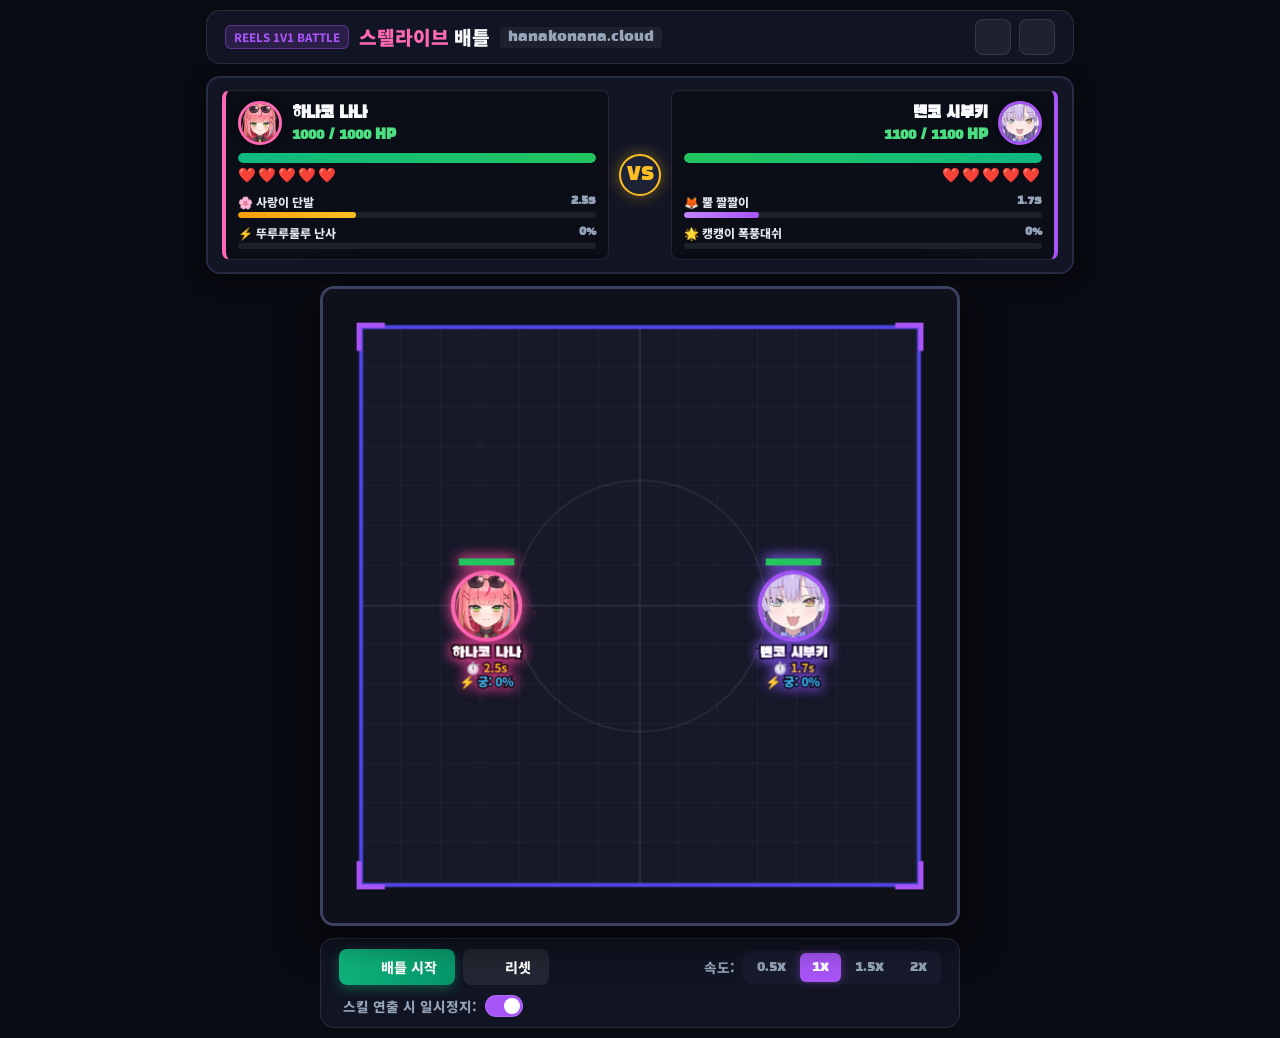
==== index.html @ 50a275f9 "Enlarge 1:1 square battle arena, implement top 50:50 split VS Cooldown & Health HUD, and refine heal" ====
﻿<!DOCTYPE html>
<html lang="ko">
<head>
  <meta charset="UTF-8">
  <meta name="viewport" content="width=device-width, initial-scale=1.0, maximum-scale=1.0, user-scalable=no">
  <title>스텔라이브 배틀: 나나 vs 시부키 - hanakonana.cloud</title>
  <link rel="stylesheet" href="css/style.css">
  <!-- Lucide Icons -->
  <script src="https://unpkg.com/lucide@latest"></script>
  <link rel="preconnect" href="https://fonts.googleapis.com">
  <link rel="preconnect" href="https://fonts.gstatic.com" crossorigin>
  <link href="https://fonts.googleapis.com/css2?family=Black+Han+Sans&family=Noto+Sans+KR:wght@400;600;700;800;900&family=Outfit:wght@600;700;800;900&display=swap" rel="stylesheet">
</head>
<body>
  <div id="app" class="app-container">
    <!-- Header -->
    <header class="game-header">
      <div class="logo-area">
        <span class="badge-tag">Reels 1v1 Battle</span>
        <h1 class="logo-title"><span class="highlight">스텔라이브</span> 배틀</h1>
        <span class="sub-domain">hanakonana.cloud</span>
      </div>

      <div class="header-controls">
        <button id="btn-sound" class="icon-btn" title="사운드 온/오프">
          <i data-lucide="volume-2"></i>
        </button>
        <button id="btn-fullscreen" class="icon-btn" title="전체화면">
          <i data-lucide="maximize"></i>
        </button>
      </div>
    </header>

    <!-- Top 50:50 Split VS Cooldown & Health HUD (상단 반반 실시간 쿨타임 & 체력 바) -->
    <section class="vs-hud-container" id="vs-hud">
      <!-- Left: Hanako Nana -->
      <div class="vs-fighter-card nana-card" id="vs-card-nana">
        <div class="vs-profile-row">
          <div class="vs-avatar-box">
            <img src="assets/nana_avatar.png" alt="하나코 나나">
          </div>
          <div class="vs-name-box">
            <span class="vs-fighter-name">하나코 나나</span>
            <span class="vs-hp-text" id="hud-hp-nana">1000 / 1000 HP</span>
          </div>
        </div>

        <!-- HP Bar & Hearts -->
        <div class="vs-bar-wrap">
          <div class="vs-bar-bg">
            <div class="vs-bar-fill hp-fill" id="hud-hp-bar-nana" style="width: 100%;"></div>
          </div>
          <div class="vs-hearts-row" id="hud-hearts-nana">❤️❤️❤️❤️❤️</div>
        </div>

        <!-- Skill 1 & Ult Cooldown Bars -->
        <div class="vs-cooldowns-grid">
          <div class="cd-row">
            <div class="cd-label-row">
              <span class="cd-name">🌸 사랑이 단발</span>
              <span class="cd-status" id="hud-s1-status-nana">READY!</span>
            </div>
            <div class="cd-bar-bg">
              <div class="cd-bar-fill s1-fill" id="hud-s1-bar-nana" style="width: 100%;"></div>
            </div>
          </div>

          <div class="cd-row">
            <div class="cd-label-row">
              <span class="cd-name">⚡ 뚜루루룰루 난사</span>
              <span class="cd-status" id="hud-ult-status-nana">0%</span>
            </div>
            <div class="cd-bar-bg">
              <div class="cd-bar-fill ult-fill" id="hud-ult-bar-nana" style="width: 0%;"></div>
            </div>
          </div>
        </div>
      </div>

      <!-- VS Center Badge -->
      <div class="vs-divider">
        <div class="vs-badge">VS</div>
      </div>

      <!-- Right: Tenko Shibuki -->
      <div class="vs-fighter-card shibuki-card" id="vs-card-shibuki">
        <div class="vs-profile-row reverse">
          <div class="vs-avatar-box">
            <img src="assets/shibuki_avatar.png" alt="텐코 시부키">
          </div>
          <div class="vs-name-box right-align">
            <span class="vs-fighter-name">텐코 시부키</span>
            <span class="vs-hp-text" id="hud-hp-shibuki">1100 / 1100 HP</span>
          </div>
        </div>

        <!-- HP Bar & Hearts -->
        <div class="vs-bar-wrap">
          <div class="vs-bar-bg">
            <div class="vs-bar-fill hp-fill shibuki-hp" id="hud-hp-bar-shibuki" style="width: 100%;"></div>
          </div>
          <div class="vs-hearts-row right-align" id="hud-hearts-shibuki">❤️❤️❤️❤️❤️</div>
        </div>

        <!-- Skill 1 & Ult Cooldown Bars -->
        <div class="vs-cooldowns-grid">
          <div class="cd-row">
            <div class="cd-label-row">
              <span class="cd-name">🦊 뿔 짤짤이</span>
              <span class="cd-status" id="hud-s1-status-shibuki">READY!</span>
            </div>
            <div class="cd-bar-bg">
              <div class="cd-bar-fill s1-fill shibuki-s1" id="hud-s1-bar-shibuki" style="width: 100%;"></div>
            </div>
          </div>

          <div class="cd-row">
            <div class="cd-label-row">
              <span class="cd-name">🌟 캥캥이 폭풍대쉬</span>
              <span class="cd-status" id="hud-ult-status-shibuki">0%</span>
            </div>
            <div class="cd-bar-bg">
              <div class="cd-bar-fill ult-fill" id="hud-ult-bar-shibuki" style="width: 0%;"></div>
            </div>
          </div>
        </div>
      </div>
    </section>

    <!-- Main Workspace (Centered Large Arena) -->
    <main class="main-layout-reels">
      <!-- Center: Big 1:1 Square Arena & Controls -->
      <section class="arena-section">
        <div class="canvas-wrapper" id="canvas-wrapper">
          <canvas id="battle-canvas"></canvas>

          <!-- Ultimate Skill Cut-in Banner Overlay -->
          <div id="ult-cutin-overlay" class="cutin-overlay hidden">
            <div class="cutin-banner">
              <div class="cutin-character-art">
                <img id="cutin-img" src="" alt="Fighter">
              </div>
              <div class="cutin-text-group">
                <span class="cutin-sub" id="cutin-fighter-name">하나코 나나</span>
                <h2 class="cutin-title" id="cutin-skill-name">사랑이 뚜루루룰루 난사!</h2>
                <p class="cutin-desc" id="cutin-skill-desc">기관총처럼 16연발 탄환을 [뚜루루룰루~] 쏟아붓습니다!</p>
              </div>
            </div>
          </div>

          <!-- Clean Winner Announcement with Profile Avatar -->
          <div id="winner-overlay" class="winner-overlay hidden">
            <div class="winner-card">
              <div class="winner-avatar-wrap">
                <img id="winner-img" class="winner-avatar-img" src="assets/shibuki_avatar.png" alt="Winner Profile">
              </div>
              <h2 id="winner-name" class="winner-name">텐코 시부키 승리!</h2>
              <div class="winner-actions">
                <button id="btn-rematch" class="btn btn-primary btn-lg">
                  <i data-lucide="rotate-ccw"></i> 다시 시작
                </button>
              </div>
            </div>
          </div>
        </div>

        <!-- Arena Control Bar -->
        <div class="control-panel">
          <div class="control-group">
            <button id="btn-start" class="btn btn-success btn-icon-text">
              <i data-lucide="play"></i> <span id="btn-start-text">배틀 시작</span>
            </button>
            <button id="btn-reset" class="btn btn-secondary btn-icon-text">
              <i data-lucide="rotate-ccw"></i> 리셋
            </button>
          </div>

          <!-- Speed Multipliers -->
          <div class="control-group speed-group">
            <span class="control-label"><i data-lucide="gauge"></i> 속도:</span>
            <div class="btn-group">
              <button class="speed-btn" data-speed="0.5">0.5x</button>
              <button class="speed-btn active" data-speed="1">1x</button>
              <button class="speed-btn" data-speed="1.5">1.5x</button>
              <button class="speed-btn" data-speed="2">2x</button>
            </div>
          </div>

          <!-- Skill Pause Toggle -->
          <div class="control-group toggle-group">
            <span class="control-label"><i data-lucide="pause-circle"></i> 스킬 연출 시 일시정지:</span>
            <label class="toggle-switch">
              <input type="checkbox" id="toggle-skill-pause" checked>
              <span class="slider"></span>
            </label>
          </div>
        </div>
      </section>
    </main>
  </div>

  <!-- Scripts -->
  <script src="js/data/characters.js"></script>
  <script src="js/engine/audio.js"></script>
  <script src="js/engine/arena.js"></script>
  <script src="js/engine/physics.js"></script>
  <script src="js/entities/particle.js"></script>
  <script src="js/entities/skill.js"></script>
  <script src="js/entities/fighter.js"></script>
  <script src="js/main.js"></script>
  <script>
    document.addEventListener('DOMContentLoaded', () => {
      if (window.lucide) {
        lucide.createIcons();
      }
    });
  </script>
</body>
</html>
---- css/style.css ----
﻿/* ==========================================================================
   StelLive Bounce Battle: 50:50 VS Dual Cooldown & Large 1:1 Arena Edition
   Domain: hanakonana.cloud
   ========================================================================== */

:root {
  --bg-app: #090b12;
  --bg-panel: #111422;
  --bg-card: rgba(20, 24, 40, 0.95);
  --bg-card-border: rgba(255, 255, 255, 0.1);
  --bg-input: #181b2e;

  --primary: #a855f7;
  --primary-hover: #9333ea;
  --nana-pink: #ff69b4;
  --shibuki-purple: #a855f7;
  --accent-gold: #fbbf24;
  --accent-green: #22c55e;
  --accent-red: #ef4444;
  --accent-cyan: #38bdf8;

  --text-main: #f8fafc;
  --text-muted: #94a3b8;

  --font-main: 'Noto Sans KR', 'Outfit', sans-serif;
  --font-hud: 'Black Han Sans', 'Outfit', sans-serif;

  --radius-sm: 8px;
  --radius-md: 14px;
  --radius-lg: 18px;
}

* {
  margin: 0;
  padding: 0;
  box-sizing: border-box;
  user-select: none;
}

body {
  background-color: var(--bg-app);
  color: var(--text-main);
  font-family: var(--font-main);
  min-height: 100vh;
  overflow-x: hidden;
  display: flex;
  flex-direction: column;
}

.app-container {
  display: flex;
  flex-direction: column;
  min-height: 100vh;
  padding: 10px 16px;
  gap: 12px;
  max-width: 900px;
  margin: 0 auto;
  width: 100%;
}

/* 1. Header */
.game-header {
  display: flex;
  align-items: center;
  justify-content: space-between;
  background: var(--bg-panel);
  border: 1px solid var(--bg-card-border);
  border-radius: var(--radius-md);
  padding: 8px 18px;
}

.logo-area {
  display: flex;
  align-items: center;
  gap: 10px;
}

.badge-tag {
  background: rgba(168, 85, 247, 0.18);
  color: var(--primary);
  border: 1px solid rgba(168, 85, 247, 0.4);
  font-size: 0.72rem;
  font-weight: 800;
  padding: 3px 8px;
  border-radius: 6px;
  text-transform: uppercase;
}

.logo-title {
  font-size: 1.2rem;
  font-weight: 900;
}

.logo-title .highlight {
  color: var(--nana-pink);
}

.sub-domain {
  font-family: var(--font-hud);
  font-size: 0.85rem;
  color: var(--text-muted);
  background: rgba(255, 255, 255, 0.05);
  padding: 2px 8px;
  border-radius: 4px;
}

.header-controls {
  display: flex;
  gap: 8px;
}

.icon-btn {
  background: rgba(255, 255, 255, 0.06);
  border: 1px solid var(--bg-card-border);
  color: var(--text-main);
  width: 36px;
  height: 36px;
  border-radius: var(--radius-sm);
  display: flex;
  align-items: center;
  justify-content: center;
  cursor: pointer;
  transition: all 0.2s;
}

.icon-btn:hover {
  background: rgba(255, 255, 255, 0.15);
}

/* 2. Top 50:50 Split VS Cooldown & Health HUD */
.vs-hud-container {
  display: grid;
  grid-template-columns: 1fr auto 1fr;
  gap: 10px;
  align-items: stretch;
  background: #121524;
  border: 2px solid #272c44;
  border-radius: var(--radius-md);
  padding: 12px 14px;
  box-shadow: 0 4px 20px rgba(0, 0, 0, 0.4);
}

.vs-fighter-card {
  background: rgba(0, 0, 0, 0.35);
  border: 1px solid var(--bg-card-border);
  border-radius: var(--radius-sm);
  padding: 10px 12px;
  display: flex;
  flex-direction: column;
  gap: 8px;
  transition: all 0.2s;
}

.vs-fighter-card.nana-card {
  border-left: 4px solid var(--nana-pink);
}

.vs-fighter-card.shibuki-card {
  border-right: 4px solid var(--shibuki-purple);
}

.vs-fighter-card.dead {
  opacity: 0.35;
  filter: grayscale(1);
}

.vs-profile-row {
  display: flex;
  align-items: center;
  gap: 10px;
}

.vs-profile-row.reverse {
  flex-direction: row-reverse;
}

.vs-avatar-box {
  width: 44px;
  height: 44px;
  border-radius: 50%;
  border: 3px solid;
  overflow: hidden;
  background: #111;
  flex-shrink: 0;
  box-shadow: 0 0 10px rgba(0, 0, 0, 0.5);
}

.nana-card .vs-avatar-box {
  border-color: var(--nana-pink);
}

.shibuki-card .vs-avatar-box {
  border-color: var(--shibuki-purple);
}

.vs-avatar-box img {
  width: 100%;
  height: 100%;
  object-fit: cover;
}

.vs-name-box {
  display: flex;
  flex-direction: column;
  gap: 2px;
  flex: 1;
}

.vs-name-box.right-align {
  text-align: right;
}

.vs-fighter-name {
  font-family: var(--font-hud);
  font-size: 1.05rem;
  font-weight: 900;
}

.vs-hp-text {
  font-family: var(--font-hud);
  font-size: 0.9rem;
  color: #4ade80;
  font-weight: 900;
}

/* HP Bar Wrap */
.vs-bar-wrap {
  display: flex;
  flex-direction: column;
  gap: 4px;
}

.vs-bar-bg {
  width: 100%;
  height: 10px;
  background: rgba(255, 255, 255, 0.1);
  border-radius: 5px;
  overflow: hidden;
}

.vs-bar-fill.hp-fill {
  height: 100%;
  background: linear-gradient(90deg, #10b981, #22c55e);
  border-radius: 5px;
  transition: width 0.15s ease-out;
}

.vs-bar-fill.hp-fill.shibuki-hp {
  background: linear-gradient(90deg, #22c55e, #10b981);
}

.vs-hearts-row {
  font-size: 0.9rem;
  line-height: 1;
  letter-spacing: 2px;
}

.vs-hearts-row.right-align {
  text-align: right;
}

/* Cooldowns Grid */
.vs-cooldowns-grid {
  display: flex;
  flex-direction: column;
  gap: 6px;
  margin-top: 4px;
}

.cd-row {
  display: flex;
  flex-direction: column;
  gap: 2px;
}

.cd-label-row {
  display: flex;
  justify-content: space-between;
  align-items: center;
  font-size: 0.75rem;
  font-weight: 800;
}

.cd-name {
  color: #e2e8f0;
}

.cd-status {
  font-family: var(--font-hud);
  color: var(--text-muted);
}

.cd-status.ready {
  color: #4ade80;
  animation: pulse 1s infinite;
}

.cd-status.ready-gold {
  color: #ffd700;
  text-shadow: 0 0 8px rgba(255, 215, 0, 0.6);
  animation: pulse 0.8s infinite;
}

.cd-bar-bg {
  width: 100%;
  height: 6px;
  background: rgba(255, 255, 255, 0.08);
  border-radius: 3px;
  overflow: hidden;
}

.cd-bar-fill {
  height: 100%;
  border-radius: 3px;
  transition: width 0.1s linear;
}

.cd-bar-fill.s1-fill {
  background: linear-gradient(90deg, #f59e0b, #fbbf24);
}

.cd-bar-fill.s1-fill.shibuki-s1 {
  background: linear-gradient(90deg, #c084fc, #a855f7);
}

.cd-bar-fill.ult-fill {
  background: linear-gradient(90deg, #06b6d4, #38bdf8);
}

/* VS Center Divider */
.vs-divider {
  display: flex;
  align-items: center;
  justify-content: center;
}

.vs-badge {
  font-family: var(--font-hud);
  font-size: 1.2rem;
  color: #fbbf24;
  background: #1f2338;
  border: 2px solid #fbbf24;
  border-radius: 50%;
  width: 42px;
  height: 42px;
  display: flex;
  align-items: center;
  justify-content: center;
  box-shadow: 0 0 15px rgba(251, 191, 36, 0.4);
}

/* 3. Main Workspace: Big 1:1 Arena */
.main-layout-reels {
  display: flex;
  flex-direction: column;
  align-items: center;
  gap: 12px;
  width: 100%;
}

.arena-section {
  display: flex;
  flex-direction: column;
  align-items: center;
  gap: 12px;
  width: 100%;
}

.canvas-wrapper {
  position: relative;
  width: min(100%, 640px);
  aspect-ratio: 1 / 1;
  background: #0f111a;
  border: 3px solid #3b4261;
  border-radius: var(--radius-md);
  overflow: hidden;
  display: flex;
  align-items: center;
  justify-content: center;
  box-shadow: 0 12px 40px rgba(0, 0, 0, 0.6);
}

#battle-canvas {
  width: 100%;
  height: 100%;
  display: block;
}

/* Cut-in Banner */
.cutin-overlay {
  position: absolute;
  inset: 0;
  background: rgba(0, 0, 0, 0.65);
  backdrop-filter: blur(4px);
  display: flex;
  align-items: center;
  justify-content: center;
  z-index: 20;
  pointer-events: none;
  animation: fadeIn 0.15s ease-out;
}

.cutin-overlay.hidden {
  display: none;
}

.cutin-banner {
  width: 100%;
  background: linear-gradient(90deg, rgba(0,0,0,0) 0%, rgba(255, 105, 180, 0.92) 15%, rgba(168, 85, 247, 0.92) 85%, rgba(0,0,0,0) 100%);
  padding: 18px 24px;
  display: flex;
  align-items: center;
  justify-content: center;
  gap: 20px;
  border-top: 2px solid #fff;
  border-bottom: 2px solid #fff;
  box-shadow: 0 0 35px rgba(255, 105, 180, 0.7);
  animation: slideInRight 0.25s ease-out;
}

.cutin-character-art img {
  width: 85px;
  height: 85px;
  object-fit: cover;
  border-radius: 50%;
  border: 3px solid #fff;
  box-shadow: 0 0 15px rgba(255, 255, 255, 0.85);
}

.cutin-text-group {
  display: flex;
  flex-direction: column;
  gap: 2px;
}

.cutin-sub {
  font-size: 0.9rem;
  font-weight: 800;
  color: #ffe4e6;
}

.cutin-title {
  font-family: var(--font-hud);
  font-size: 1.8rem;
  font-weight: 900;
  color: #fff;
  text-shadow: 0 2px 10px rgba(0, 0, 0, 0.9);
}

.cutin-desc {
  font-size: 0.85rem;
  color: #f1f5f9;
}

/* Winner Overlay */
.winner-overlay {
  position: absolute;
  inset: 0;
  background: rgba(0, 0, 0, 0.88);
  backdrop-filter: blur(8px);
  display: flex;
  align-items: center;
  justify-content: center;
  z-index: 30;
  animation: fadeIn 0.2s ease-out;
}

.winner-overlay.hidden {
  display: none;
}

.winner-card {
  background: #171926;
  border: 3px solid #fbbf24;
  border-radius: var(--radius-lg);
  padding: 30px 48px;
  text-align: center;
  display: flex;
  flex-direction: column;
  align-items: center;
  gap: 16px;
  box-shadow: 0 0 50px rgba(251, 191, 36, 0.45);
  animation: scaleUp 0.3s cubic-bezier(0.175, 0.885, 0.32, 1.275);
}

.winner-avatar-wrap {
  width: 130px;
  height: 130px;
  border-radius: 50%;
  border: 4px solid var(--accent-gold);
  overflow: hidden;
  box-shadow: 0 0 30px rgba(251, 191, 36, 0.6);
  display: flex;
  align-items: center;
  justify-content: center;
  background: #111;
}

.winner-avatar-img {
  width: 100%;
  height: 100%;
  object-fit: cover;
}

.winner-name {
  font-family: var(--font-hud);
  font-size: 2.3rem;
  font-weight: 900;
  color: #fff;
  text-shadow: 0 2px 14px rgba(0, 0, 0, 0.9);
}

/* 4. Control Panel */
.control-panel {
  width: min(100%, 640px);
  display: flex;
  align-items: center;
  justify-content: space-between;
  background: var(--bg-panel);
  border: 1px solid var(--bg-card-border);
  border-radius: var(--radius-md);
  padding: 10px 18px;
  flex-wrap: wrap;
  gap: 10px;
}

.control-group {
  display: flex;
  align-items: center;
  gap: 8px;
}

.control-label {
  font-size: 0.85rem;
  font-weight: 800;
  color: var(--text-muted);
  display: flex;
  align-items: center;
  gap: 4px;
}

.btn-group {
  display: flex;
  background: var(--bg-input);
  border-radius: var(--radius-sm);
  padding: 2px;
  gap: 2px;
}

.speed-btn {
  background: transparent;
  border: none;
  color: var(--text-muted);
  font-family: var(--font-hud);
  font-size: 0.85rem;
  padding: 6px 12px;
  border-radius: 6px;
  cursor: pointer;
  transition: all 0.2s;
}

.speed-btn:hover {
  color: #fff;
}

.speed-btn.active {
  background: var(--primary);
  color: #fff;
  box-shadow: 0 0 10px rgba(168, 85, 247, 0.4);
}

/* Toggle Switch */
.toggle-switch {
  position: relative;
  display: inline-block;
  width: 38px;
  height: 22px;
}

.toggle-switch input {
  opacity: 0;
  width: 0;
  height: 0;
}

.slider {
  position: absolute;
  cursor: pointer;
  inset: 0;
  background-color: var(--bg-input);
  transition: .3s;
  border-radius: 22px;
  border: 1px solid var(--bg-card-border);
}

.slider:before {
  position: absolute;
  content: "";
  height: 16px;
  width: 16px;
  left: 2px;
  bottom: 2px;
  background-color: #94a3b8;
  transition: .3s;
  border-radius: 50%;
}

input:checked + .slider {
  background-color: var(--primary);
}

input:checked + .slider:before {
  transform: translateX(16px);
  background-color: #fff;
}

/* Buttons */
.btn {
  display: inline-flex;
  align-items: center;
  justify-content: center;
  gap: 6px;
  font-family: var(--font-main);
  font-size: 0.88rem;
  font-weight: 800;
  padding: 8px 18px;
  border-radius: var(--radius-sm);
  border: none;
  cursor: pointer;
  transition: all 0.2s ease;
}

.btn-primary {
  background: linear-gradient(135deg, var(--nana-pink), var(--shibuki-purple));
  color: #fff;
  box-shadow: 0 4px 12px rgba(255, 105, 180, 0.35);
}

.btn-primary:hover {
  transform: translateY(-1px);
  filter: brightness(1.1);
}

.btn-success {
  background: linear-gradient(135deg, #10b981, #059669);
  color: #fff;
  box-shadow: 0 4px 12px rgba(16, 185, 129, 0.35);
}

.btn-warning {
  background: linear-gradient(135deg, #f59e0b, #d97706);
  color: #fff;
}

.btn-secondary {
  background: rgba(255, 255, 255, 0.08);
  color: #fff;
}

.btn-lg {
  font-size: 1.05rem;
  padding: 12px 28px;
}

.btn i {
  width: 18px;
  height: 18px;
}

/* Animations */
@keyframes fadeIn {
  from { opacity: 0; }
  to { opacity: 1; }
}

@keyframes scaleUp {
  from { transform: scale(0.85); opacity: 0; }
  to { transform: scale(1); opacity: 1; }
}

@keyframes slideInRight {
  from { transform: translateX(50px); opacity: 0; }
  to { transform: translateX(0); opacity: 1; }
}

@keyframes pulse {
  0% { opacity: 1; }
  50% { opacity: 0.4; }
  100% { opacity: 1; }
}

/* Mobile responsive */
@media (max-width: 600px) {
  .vs-hud-container {
    grid-template-columns: 1fr;
    gap: 8px;
  }
  .vs-divider {
    display: none;
  }
}
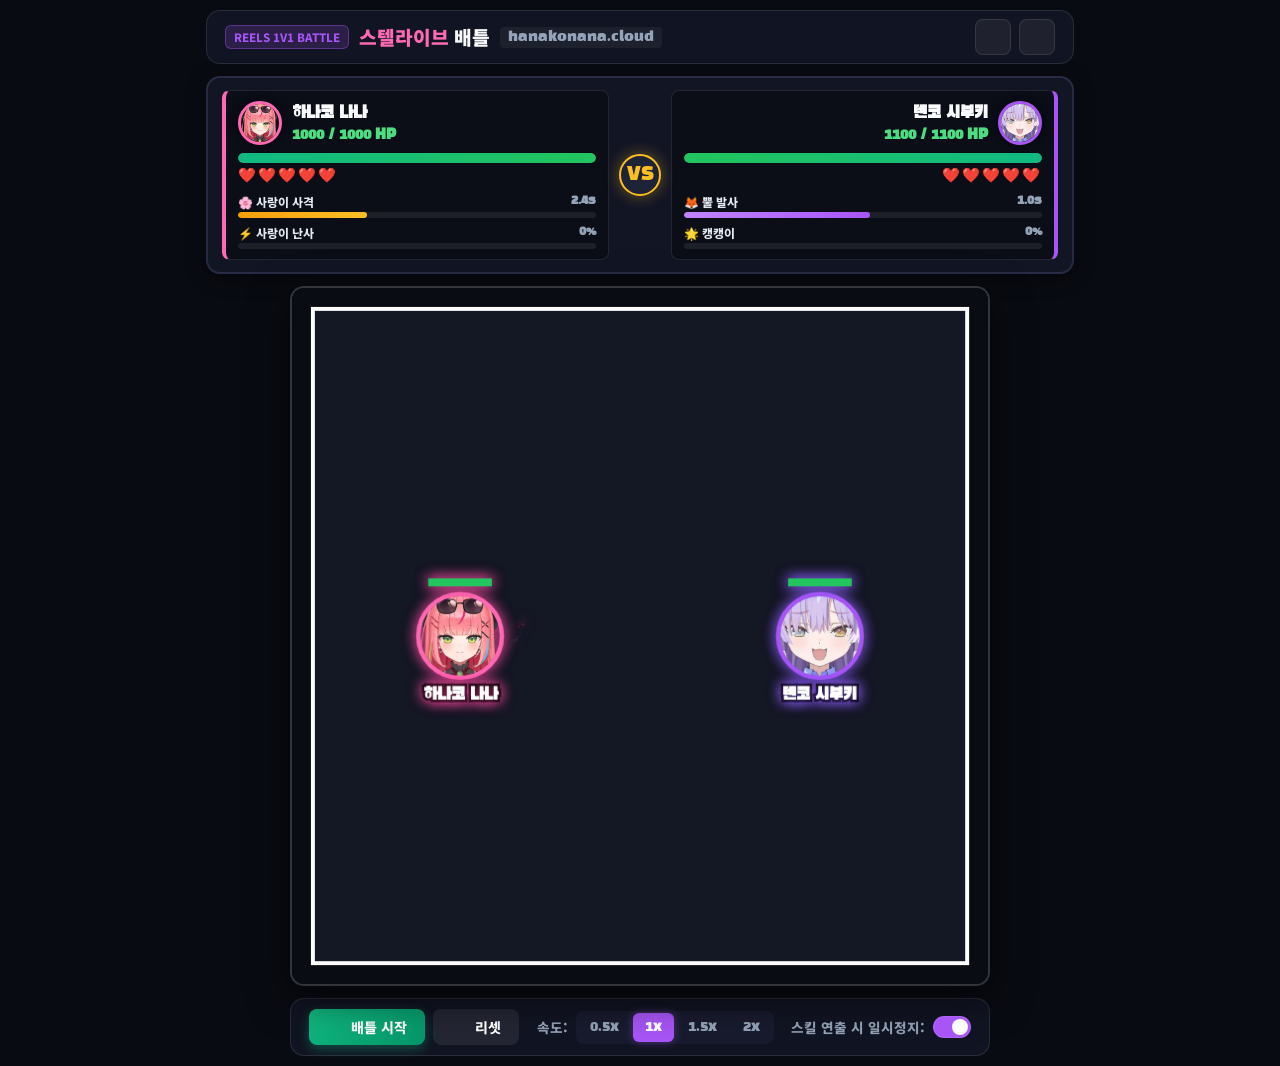
==== commit c91f19a1: "Enlarge arena to 700px, update skill names (Nana: Sarang-i Nansa / Shibuki: Ppul Balsa, Kaengkaengi)" ====
--- a/index.html
+++ b/index.html
@@ -31,7 +31,7 @@
       </div>
     </header>
 
-    <!-- Top 50:50 Split VS Cooldown & Health HUD (상단 반반 실시간 쿨타임 & 체력 바) -->
+    <!-- Top 50:50 Split VS Cooldown & Health HUD -->
     <section class="vs-hud-container" id="vs-hud">
       <!-- Left: Hanako Nana -->
       <div class="vs-fighter-card nana-card" id="vs-card-nana">
@@ -57,7 +57,7 @@
         <div class="vs-cooldowns-grid">
           <div class="cd-row">
             <div class="cd-label-row">
-              <span class="cd-name">🌸 사랑이 단발</span>
+              <span class="cd-name">🌸 사랑이 사격</span>
               <span class="cd-status" id="hud-s1-status-nana">READY!</span>
             </div>
             <div class="cd-bar-bg">
@@ -67,7 +67,7 @@
 
           <div class="cd-row">
             <div class="cd-label-row">
-              <span class="cd-name">⚡ 뚜루루룰루 난사</span>
+              <span class="cd-name">⚡ 사랑이 난사</span>
               <span class="cd-status" id="hud-ult-status-nana">0%</span>
             </div>
             <div class="cd-bar-bg">
@@ -106,7 +106,7 @@
         <div class="vs-cooldowns-grid">
           <div class="cd-row">
             <div class="cd-label-row">
-              <span class="cd-name">🦊 뿔 짤짤이</span>
+              <span class="cd-name">🦊 뿔 발사</span>
               <span class="cd-status" id="hud-s1-status-shibuki">READY!</span>
             </div>
             <div class="cd-bar-bg">
@@ -116,7 +116,7 @@
 
           <div class="cd-row">
             <div class="cd-label-row">
-              <span class="cd-name">🌟 캥캥이 폭풍대쉬</span>
+              <span class="cd-name">🌟 캥캥이</span>
               <span class="cd-status" id="hud-ult-status-shibuki">0%</span>
             </div>
             <div class="cd-bar-bg">
@@ -142,7 +142,7 @@
               </div>
               <div class="cutin-text-group">
                 <span class="cutin-sub" id="cutin-fighter-name">하나코 나나</span>
-                <h2 class="cutin-title" id="cutin-skill-name">사랑이 뚜루루룰루 난사!</h2>
+                <h2 class="cutin-title" id="cutin-skill-name">사랑이 난사!</h2>
                 <p class="cutin-desc" id="cutin-skill-desc">기관총처럼 16연발 탄환을 [뚜루루룰루~] 쏟아붓습니다!</p>
               </div>
             </div>
--- a/css/style.css
+++ b/css/style.css
@@ -368,10 +368,10 @@
 
 .canvas-wrapper {
   position: relative;
-  width: min(100%, 640px);
+  width: min(100%, 700px);
   aspect-ratio: 1 / 1;
   background: #0f111a;
-  border: 3px solid #3b4261;
+  border: 2px solid rgba(255, 255, 255, 0.15);
   border-radius: var(--radius-md);
   overflow: hidden;
   display: flex;
@@ -512,7 +512,7 @@
 
 /* 4. Control Panel */
 .control-panel {
-  width: min(100%, 640px);
+  width: min(100%, 700px);
   display: flex;
   align-items: center;
   justify-content: space-between;
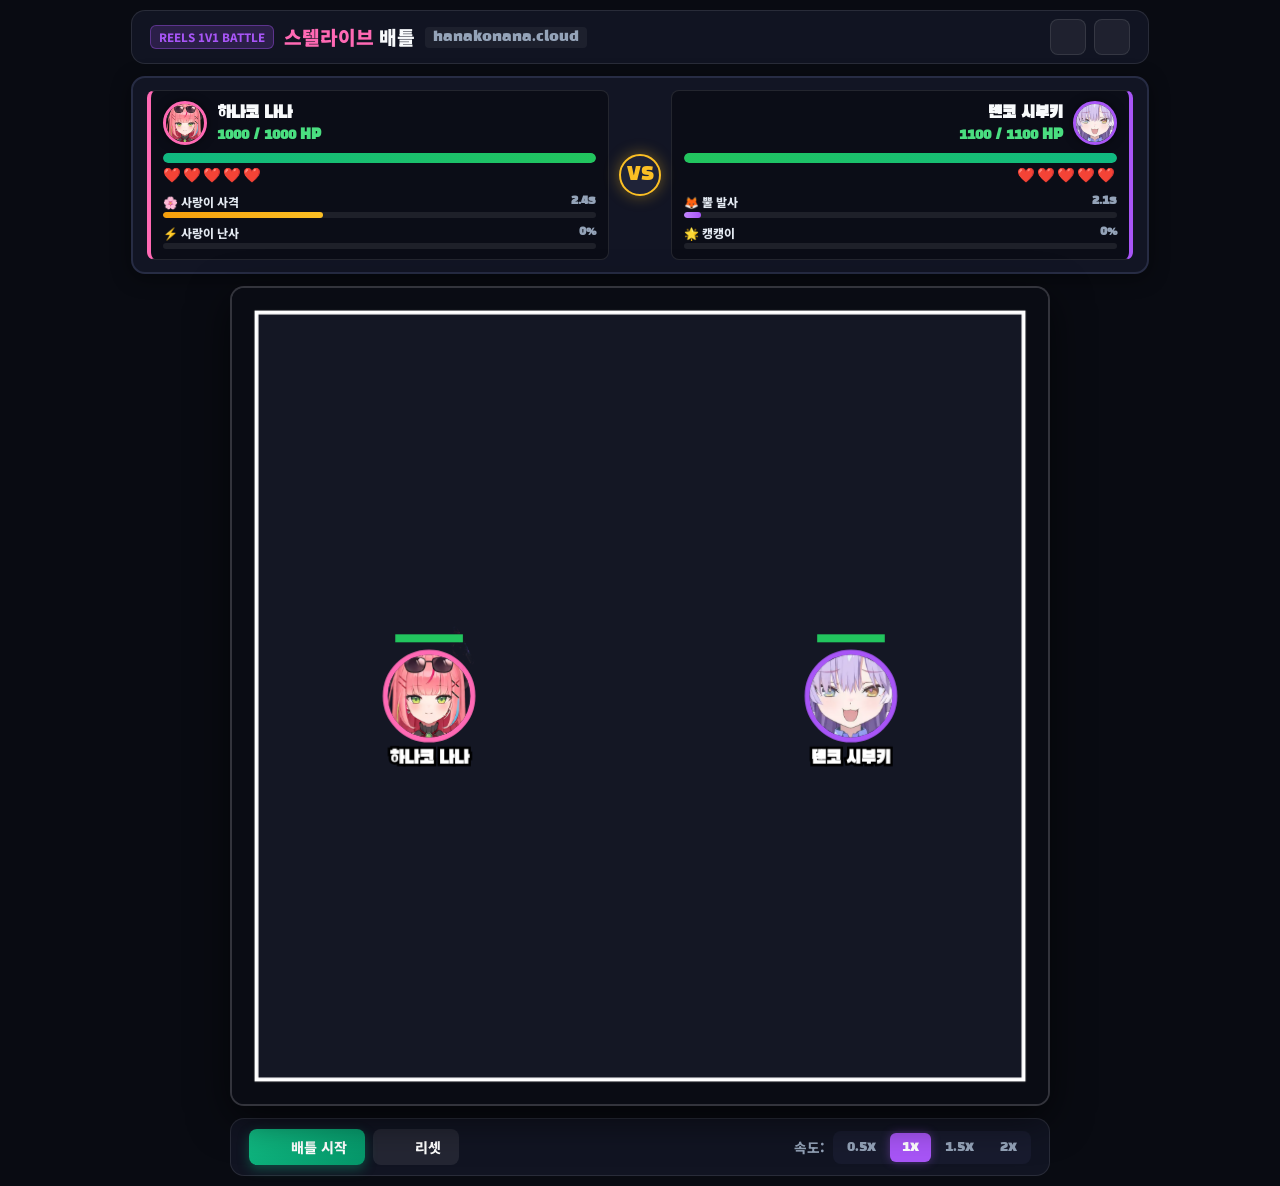
==== commit e6616f49: "Optimize canvas rendering for smooth 60fps without lag, enlarge arena to 820px full screen, remove f" ====
--- a/index.html
+++ b/index.html
@@ -127,14 +127,14 @@
       </div>
     </section>
 
-    <!-- Main Workspace (Centered Large Arena) -->
+    <!-- Main Workspace (Centered Giant Arena) -->
     <main class="main-layout-reels">
-      <!-- Center: Big 1:1 Square Arena & Controls -->
+      <!-- Center: Giant 820px Arena & Controls -->
       <section class="arena-section">
         <div class="canvas-wrapper" id="canvas-wrapper">
           <canvas id="battle-canvas"></canvas>
 
-          <!-- Ultimate Skill Cut-in Banner Overlay -->
+          <!-- Ultimate Skill Cut-in Banner Overlay (Non-blocking) -->
           <div id="ult-cutin-overlay" class="cutin-overlay hidden">
             <div class="cutin-banner">
               <div class="cutin-character-art">
@@ -184,15 +184,6 @@
               <button class="speed-btn" data-speed="1.5">1.5x</button>
               <button class="speed-btn" data-speed="2">2x</button>
             </div>
-          </div>
-
-          <!-- Skill Pause Toggle -->
-          <div class="control-group toggle-group">
-            <span class="control-label"><i data-lucide="pause-circle"></i> 스킬 연출 시 일시정지:</span>
-            <label class="toggle-switch">
-              <input type="checkbox" id="toggle-skill-pause" checked>
-              <span class="slider"></span>
-            </label>
           </div>
         </div>
       </section>
--- a/css/style.css
+++ b/css/style.css
@@ -53,7 +53,7 @@
   min-height: 100vh;
   padding: 10px 16px;
   gap: 12px;
-  max-width: 900px;
+  max-width: 1050px;
   margin: 0 auto;
   width: 100%;
 }
@@ -368,7 +368,7 @@
 
 .canvas-wrapper {
   position: relative;
-  width: min(100%, 700px);
+  width: min(96vw, 820px);
   aspect-ratio: 1 / 1;
   background: #0f111a;
   border: 2px solid rgba(255, 255, 255, 0.15);
@@ -512,7 +512,7 @@
 
 /* 4. Control Panel */
 .control-panel {
-  width: min(100%, 700px);
+  width: min(96vw, 820px);
   display: flex;
   align-items: center;
   justify-content: space-between;
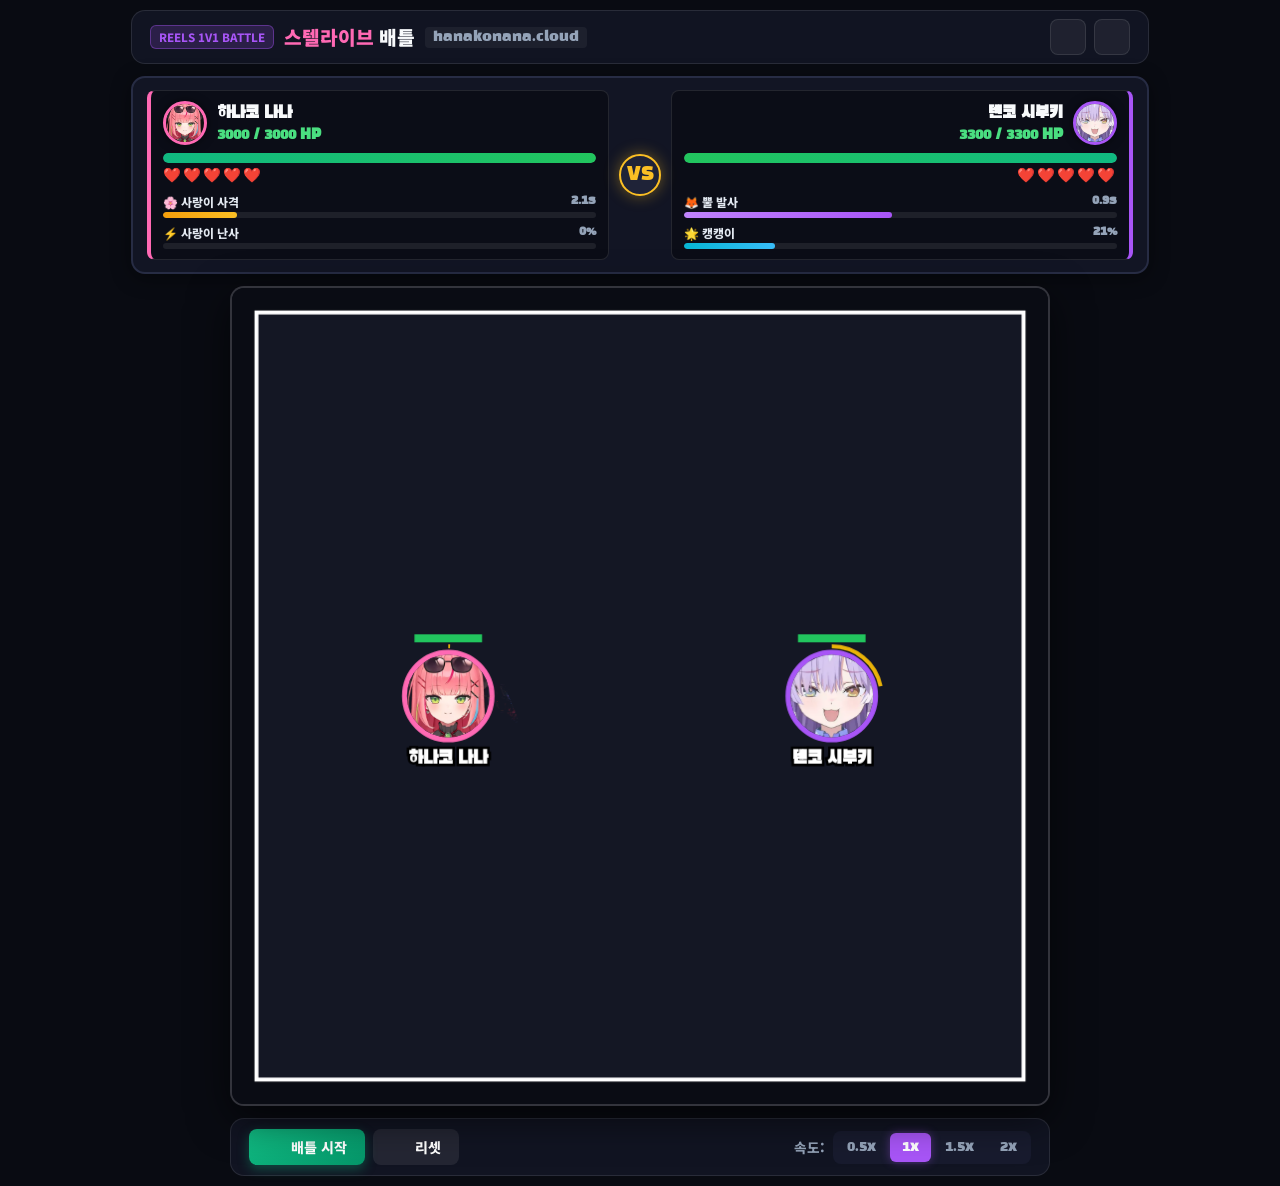
==== commit 15b118e4: "Scale HP to 3000-3300 pool and restore powerful punchy damage numbers (120/60) with fast 6.5s ults" ====
--- a/index.html
+++ b/index.html
@@ -41,7 +41,7 @@
           </div>
           <div class="vs-name-box">
             <span class="vs-fighter-name">하나코 나나</span>
-            <span class="vs-hp-text" id="hud-hp-nana">1000 / 1000 HP</span>
+            <span class="vs-hp-text" id="hud-hp-nana">3000 / 3000 HP</span>
           </div>
         </div>
 
@@ -90,7 +90,7 @@
           </div>
           <div class="vs-name-box right-align">
             <span class="vs-fighter-name">텐코 시부키</span>
-            <span class="vs-hp-text" id="hud-hp-shibuki">1100 / 1100 HP</span>
+            <span class="vs-hp-text" id="hud-hp-shibuki">3300 / 3300 HP</span>
           </div>
         </div>
 
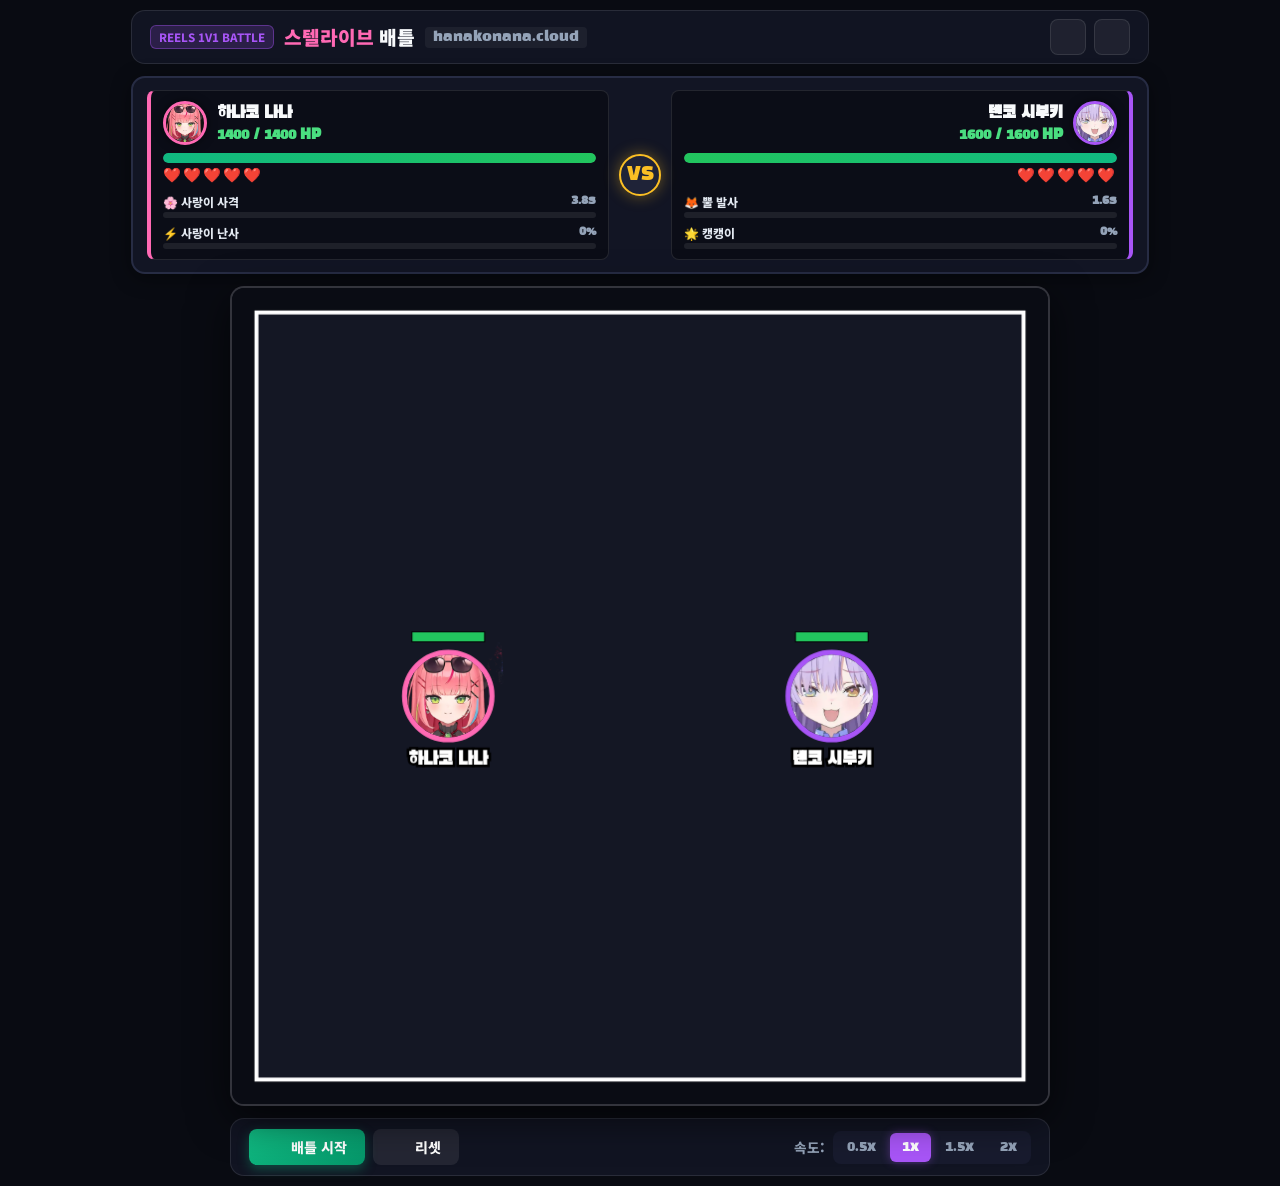
==== commit 0347b244: "Pro-balanced asymmetric design: Nana=heavy sniper(155dmg/3.8s) vs Shibuki=rapid poke(38x2/1.6s), 140" ====
--- a/index.html
+++ b/index.html
@@ -41,7 +41,7 @@
           </div>
           <div class="vs-name-box">
             <span class="vs-fighter-name">하나코 나나</span>
-            <span class="vs-hp-text" id="hud-hp-nana">3000 / 3000 HP</span>
+            <span class="vs-hp-text" id="hud-hp-nana">1400 / 1400 HP</span>
           </div>
         </div>
 
@@ -90,7 +90,7 @@
           </div>
           <div class="vs-name-box right-align">
             <span class="vs-fighter-name">텐코 시부키</span>
-            <span class="vs-hp-text" id="hud-hp-shibuki">3300 / 3300 HP</span>
+            <span class="vs-hp-text" id="hud-hp-shibuki">1600 / 1600 HP</span>
           </div>
         </div>
 
@@ -208,3 +208,4 @@
   </script>
 </body>
 </html>
+
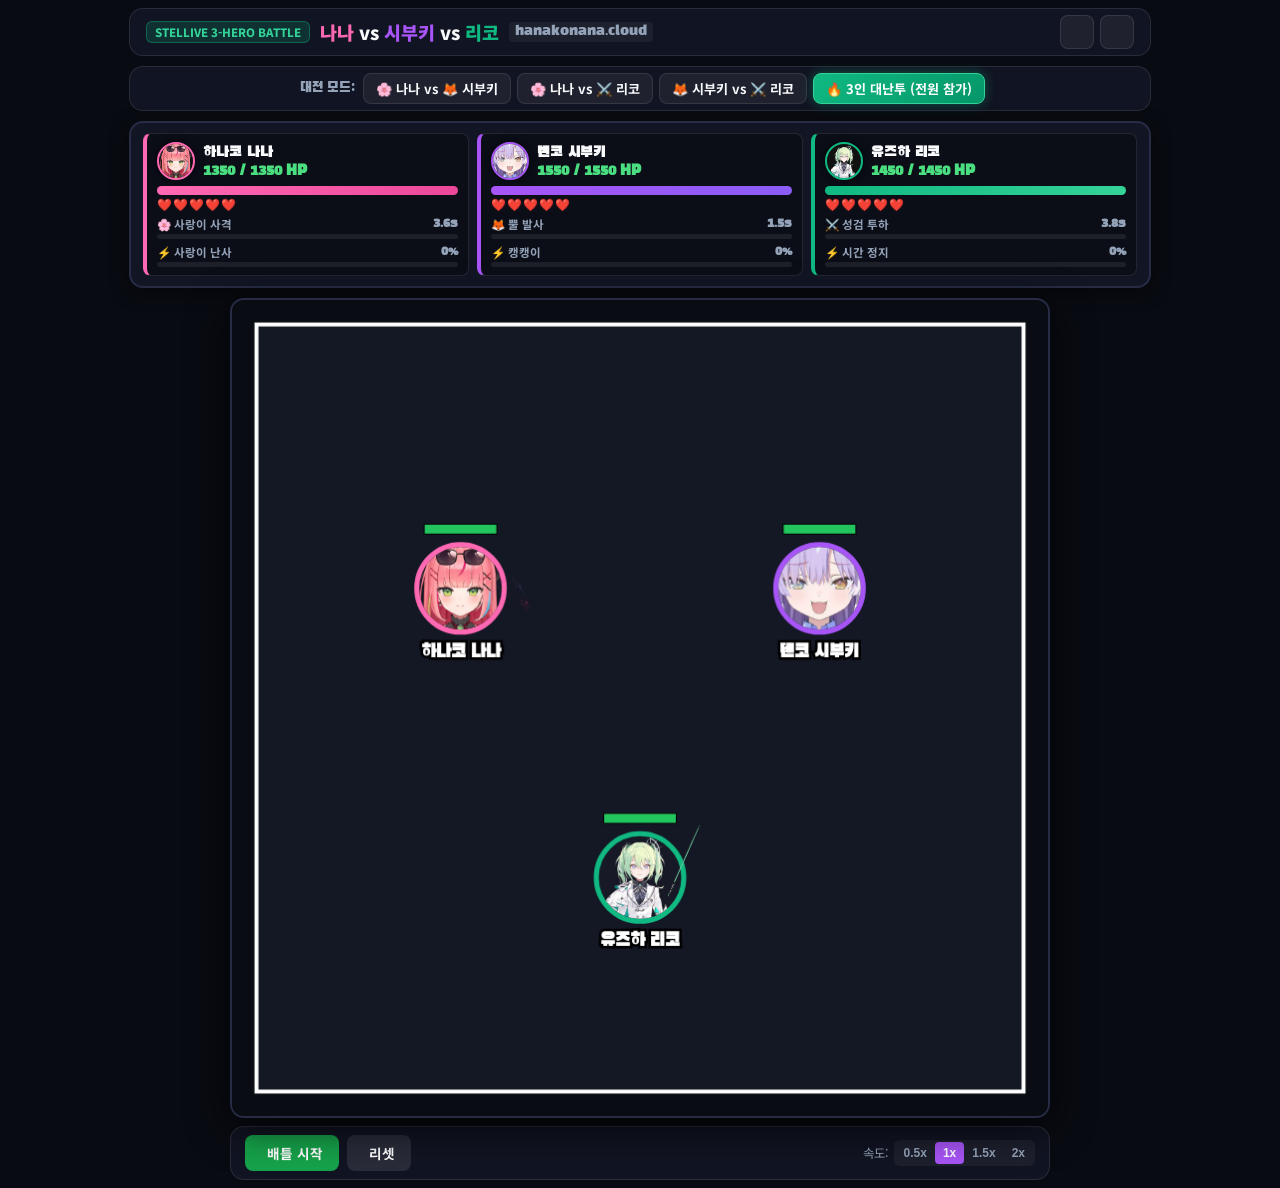
==== commit 3dde844f: "Add Yuzuha Riko with Jarvan E Holy Sword Drop & 2.8s Time Stop Ult, reduce Shibuki Ult CD to 8.0s, s" ====
--- a/index.html
+++ b/index.html
@@ -3,7 +3,7 @@
 <head>
   <meta charset="UTF-8">
   <meta name="viewport" content="width=device-width, initial-scale=1.0, maximum-scale=1.0, user-scalable=no">
-  <title>스텔라이브 배틀: 나나 vs 시부키 - hanakonana.cloud</title>
+  <title>스텔라이브 배틀: 나나 vs 시부키 vs 리코 - hanakonana.cloud</title>
   <link rel="stylesheet" href="css/style.css">
   <!-- Lucide Icons -->
   <script src="https://unpkg.com/lucide@latest"></script>
@@ -16,8 +16,12 @@
     <!-- Header -->
     <header class="game-header">
       <div class="logo-area">
-        <span class="badge-tag">Reels 1v1 Battle</span>
-        <h1 class="logo-title"><span class="highlight">스텔라이브</span> 배틀</h1>
+        <span class="badge-tag">StelLive 3-Hero Battle</span>
+        <h1 class="logo-title">
+          <span class="highlight-nana">나나</span> vs 
+          <span class="highlight-shibuki">시부키</span> vs 
+          <span class="highlight-riko">리코</span>
+        </h1>
         <span class="sub-domain">hanakonana.cloud</span>
       </div>
 
@@ -31,100 +35,20 @@
       </div>
     </header>
 
-    <!-- Top 50:50 Split VS Cooldown & Health HUD -->
-    <section class="vs-hud-container" id="vs-hud">
-      <!-- Left: Hanako Nana -->
-      <div class="vs-fighter-card nana-card" id="vs-card-nana">
-        <div class="vs-profile-row">
-          <div class="vs-avatar-box">
-            <img src="assets/nana_avatar.png" alt="하나코 나나">
-          </div>
-          <div class="vs-name-box">
-            <span class="vs-fighter-name">하나코 나나</span>
-            <span class="vs-hp-text" id="hud-hp-nana">1400 / 1400 HP</span>
-          </div>
-        </div>
+    <!-- Matchup Mode Selector -->
+    <div class="mode-selector-bar">
+      <span class="mode-label"><i data-lucide="swords"></i> 대전 모드:</span>
+      <div class="mode-btn-group">
+        <button class="mode-btn" data-mode="nana-vs-shibuki">🌸 나나 vs 🦊 시부키</button>
+        <button class="mode-btn" data-mode="nana-vs-riko">🌸 나나 vs ⚔️ 리코</button>
+        <button class="mode-btn" data-mode="shibuki-vs-riko">🦊 시부키 vs ⚔️ 리코</button>
+        <button class="mode-btn active" data-mode="all-3-way">🔥 3인 대난투 (전원 참가)</button>
+      </div>
+    </div>
 
-        <!-- HP Bar & Hearts -->
-        <div class="vs-bar-wrap">
-          <div class="vs-bar-bg">
-            <div class="vs-bar-fill hp-fill" id="hud-hp-bar-nana" style="width: 100%;"></div>
-          </div>
-          <div class="vs-hearts-row" id="hud-hearts-nana">❤️❤️❤️❤️❤️</div>
-        </div>
-
-        <!-- Skill 1 & Ult Cooldown Bars -->
-        <div class="vs-cooldowns-grid">
-          <div class="cd-row">
-            <div class="cd-label-row">
-              <span class="cd-name">🌸 사랑이 사격</span>
-              <span class="cd-status" id="hud-s1-status-nana">READY!</span>
-            </div>
-            <div class="cd-bar-bg">
-              <div class="cd-bar-fill s1-fill" id="hud-s1-bar-nana" style="width: 100%;"></div>
-            </div>
-          </div>
-
-          <div class="cd-row">
-            <div class="cd-label-row">
-              <span class="cd-name">⚡ 사랑이 난사</span>
-              <span class="cd-status" id="hud-ult-status-nana">0%</span>
-            </div>
-            <div class="cd-bar-bg">
-              <div class="cd-bar-fill ult-fill" id="hud-ult-bar-nana" style="width: 0%;"></div>
-            </div>
-          </div>
-        </div>
-      </div>
-
-      <!-- VS Center Badge -->
-      <div class="vs-divider">
-        <div class="vs-badge">VS</div>
-      </div>
-
-      <!-- Right: Tenko Shibuki -->
-      <div class="vs-fighter-card shibuki-card" id="vs-card-shibuki">
-        <div class="vs-profile-row reverse">
-          <div class="vs-avatar-box">
-            <img src="assets/shibuki_avatar.png" alt="텐코 시부키">
-          </div>
-          <div class="vs-name-box right-align">
-            <span class="vs-fighter-name">텐코 시부키</span>
-            <span class="vs-hp-text" id="hud-hp-shibuki">1600 / 1600 HP</span>
-          </div>
-        </div>
-
-        <!-- HP Bar & Hearts -->
-        <div class="vs-bar-wrap">
-          <div class="vs-bar-bg">
-            <div class="vs-bar-fill hp-fill shibuki-hp" id="hud-hp-bar-shibuki" style="width: 100%;"></div>
-          </div>
-          <div class="vs-hearts-row right-align" id="hud-hearts-shibuki">❤️❤️❤️❤️❤️</div>
-        </div>
-
-        <!-- Skill 1 & Ult Cooldown Bars -->
-        <div class="vs-cooldowns-grid">
-          <div class="cd-row">
-            <div class="cd-label-row">
-              <span class="cd-name">🦊 뿔 발사</span>
-              <span class="cd-status" id="hud-s1-status-shibuki">READY!</span>
-            </div>
-            <div class="cd-bar-bg">
-              <div class="cd-bar-fill s1-fill shibuki-s1" id="hud-s1-bar-shibuki" style="width: 100%;"></div>
-            </div>
-          </div>
-
-          <div class="cd-row">
-            <div class="cd-label-row">
-              <span class="cd-name">🌟 캥캥이</span>
-              <span class="cd-status" id="hud-ult-status-shibuki">0%</span>
-            </div>
-            <div class="cd-bar-bg">
-              <div class="cd-bar-fill ult-fill" id="hud-ult-bar-shibuki" style="width: 0%;"></div>
-            </div>
-          </div>
-        </div>
-      </div>
+    <!-- Dynamic Top VS HUD Container -->
+    <section class="vs-hud-container mode-ffa" id="vs-hud">
+      <!-- Injected via JavaScript -->
     </section>
 
     <!-- Main Workspace (Centered Giant Arena) -->
@@ -152,9 +76,9 @@
           <div id="winner-overlay" class="winner-overlay hidden">
             <div class="winner-card">
               <div class="winner-avatar-wrap">
-                <img id="winner-img" class="winner-avatar-img" src="assets/shibuki_avatar.png" alt="Winner Profile">
+                <img id="winner-img" class="winner-avatar-img" src="assets/riko_avatar.png" alt="Winner Profile">
               </div>
-              <h2 id="winner-name" class="winner-name">텐코 시부키 승리!</h2>
+              <h2 id="winner-name" class="winner-name">유즈하 리코 승리!</h2>
               <div class="winner-actions">
                 <button id="btn-rematch" class="btn btn-primary btn-lg">
                   <i data-lucide="rotate-ccw"></i> 다시 시작
@@ -208,4 +132,3 @@
   </script>
 </body>
 </html>
-
--- a/css/style.css
+++ b/css/style.css
@@ -1,5 +1,5 @@
 ﻿/* ==========================================================================
-   StelLive Bounce Battle: 50:50 VS Dual Cooldown & Large 1:1 Arena Edition
+   StelLive Bounce Battle: 3-Hero Edition (Nana, Shibuki, Riko)
    Domain: hanakonana.cloud
    ========================================================================== */
 
@@ -14,6 +14,9 @@
   --primary-hover: #9333ea;
   --nana-pink: #ff69b4;
   --shibuki-purple: #a855f7;
+  --riko-emerald: #10b981;
+  --riko-emerald-glow: #34d399;
+
   --accent-gold: #fbbf24;
   --accent-green: #22c55e;
   --accent-red: #ef4444;
@@ -51,8 +54,8 @@
   display: flex;
   flex-direction: column;
   min-height: 100vh;
-  padding: 10px 16px;
-  gap: 12px;
+  padding: 8px 14px;
+  gap: 10px;
   max-width: 1050px;
   margin: 0 auto;
   width: 100%;
@@ -66,55 +69,56 @@
   background: var(--bg-panel);
   border: 1px solid var(--bg-card-border);
   border-radius: var(--radius-md);
-  padding: 8px 18px;
+  padding: 6px 16px;
 }
 
 .logo-area {
   display: flex;
   align-items: center;
   gap: 10px;
+  flex-wrap: wrap;
 }
 
 .badge-tag {
-  background: rgba(168, 85, 247, 0.18);
-  color: var(--primary);
-  border: 1px solid rgba(168, 85, 247, 0.4);
+  background: rgba(16, 185, 129, 0.18);
+  color: var(--riko-emerald-glow);
+  border: 1px solid rgba(16, 185, 129, 0.4);
   font-size: 0.72rem;
   font-weight: 800;
-  padding: 3px 8px;
+  padding: 2px 8px;
   border-radius: 6px;
   text-transform: uppercase;
 }
 
 .logo-title {
-  font-size: 1.2rem;
+  font-size: 1.15rem;
   font-weight: 900;
 }
 
-.logo-title .highlight {
-  color: var(--nana-pink);
-}
+.logo-title .highlight-nana { color: var(--nana-pink); }
+.logo-title .highlight-shibuki { color: var(--shibuki-purple); }
+.logo-title .highlight-riko { color: var(--riko-emerald); }
 
 .sub-domain {
   font-family: var(--font-hud);
-  font-size: 0.85rem;
+  font-size: 0.8rem;
   color: var(--text-muted);
   background: rgba(255, 255, 255, 0.05);
-  padding: 2px 8px;
+  padding: 2px 6px;
   border-radius: 4px;
 }
 
 .header-controls {
   display: flex;
-  gap: 8px;
+  gap: 6px;
 }
 
 .icon-btn {
   background: rgba(255, 255, 255, 0.06);
   border: 1px solid var(--bg-card-border);
   color: var(--text-main);
-  width: 36px;
-  height: 36px;
+  width: 34px;
+  height: 34px;
   border-radius: var(--radius-sm);
   display: flex;
   align-items: center;
@@ -127,27 +131,90 @@
   background: rgba(255, 255, 255, 0.15);
 }
 
-/* 2. Top 50:50 Split VS Cooldown & Health HUD */
+/* 2. Match Mode Selector Bar */
+.mode-selector-bar {
+  display: flex;
+  align-items: center;
+  justify-content: center;
+  gap: 8px;
+  background: var(--bg-panel);
+  border: 1px solid var(--bg-card-border);
+  border-radius: var(--radius-md);
+  padding: 6px 12px;
+  flex-wrap: wrap;
+}
+
+.mode-label {
+  font-family: var(--font-hud);
+  font-size: 0.85rem;
+  color: var(--text-muted);
+  display: flex;
+  align-items: center;
+  gap: 4px;
+}
+
+.mode-btn-group {
+  display: flex;
+  gap: 6px;
+  flex-wrap: wrap;
+}
+
+.mode-btn {
+  background: rgba(255, 255, 255, 0.06);
+  border: 1px solid var(--bg-card-border);
+  color: var(--text-main);
+  font-family: var(--font-main);
+  font-weight: 700;
+  font-size: 0.82rem;
+  padding: 5px 12px;
+  border-radius: 8px;
+  cursor: pointer;
+  transition: all 0.2s;
+  display: flex;
+  align-items: center;
+  gap: 4px;
+}
+
+.mode-btn:hover {
+  background: rgba(255, 255, 255, 0.12);
+  border-color: rgba(255, 255, 255, 0.3);
+}
+
+.mode-btn.active {
+  background: linear-gradient(135deg, #10b981 0%, #059669 100%);
+  color: #ffffff;
+  border-color: #34d399;
+  box-shadow: 0 0 12px rgba(16, 185, 129, 0.4);
+}
+
+/* 3. Top VS HUD (Supports 2-Card 1v1 and 3-Card FFA) */
 .vs-hud-container {
   display: grid;
-  grid-template-columns: 1fr auto 1fr;
-  gap: 10px;
+  gap: 8px;
   align-items: stretch;
   background: #121524;
   border: 2px solid #272c44;
   border-radius: var(--radius-md);
-  padding: 12px 14px;
+  padding: 10px 12px;
   box-shadow: 0 4px 20px rgba(0, 0, 0, 0.4);
+}
+
+.vs-hud-container.mode-1v1 {
+  grid-template-columns: 1fr auto 1fr;
+}
+
+.vs-hud-container.mode-ffa {
+  grid-template-columns: 1fr 1fr 1fr;
 }
 
 .vs-fighter-card {
   background: rgba(0, 0, 0, 0.35);
   border: 1px solid var(--bg-card-border);
   border-radius: var(--radius-sm);
-  padding: 10px 12px;
-  display: flex;
-  flex-direction: column;
-  gap: 8px;
+  padding: 8px 10px;
+  display: flex;
+  flex-direction: column;
+  gap: 6px;
   transition: all 0.2s;
 }
 
@@ -156,7 +223,11 @@
 }
 
 .vs-fighter-card.shibuki-card {
-  border-right: 4px solid var(--shibuki-purple);
+  border-left: 4px solid var(--shibuki-purple);
+}
+
+.vs-fighter-card.riko-card {
+  border-left: 4px solid var(--riko-emerald);
 }
 
 .vs-fighter-card.dead {
@@ -167,31 +238,23 @@
 .vs-profile-row {
   display: flex;
   align-items: center;
-  gap: 10px;
-}
-
-.vs-profile-row.reverse {
-  flex-direction: row-reverse;
+  gap: 8px;
 }
 
 .vs-avatar-box {
-  width: 44px;
-  height: 44px;
+  width: 38px;
+  height: 38px;
   border-radius: 50%;
-  border: 3px solid;
+  border: 2.5px solid;
   overflow: hidden;
   background: #111;
   flex-shrink: 0;
-  box-shadow: 0 0 10px rgba(0, 0, 0, 0.5);
-}
-
-.nana-card .vs-avatar-box {
-  border-color: var(--nana-pink);
-}
-
-.shibuki-card .vs-avatar-box {
-  border-color: var(--shibuki-purple);
-}
+  box-shadow: 0 0 8px rgba(0, 0, 0, 0.5);
+}
+
+.nana-card .vs-avatar-box { border-color: var(--nana-pink); }
+.shibuki-card .vs-avatar-box { border-color: var(--shibuki-purple); }
+.riko-card .vs-avatar-box { border-color: var(--riko-emerald); }
 
 .vs-avatar-box img {
   width: 100%;
@@ -202,23 +265,19 @@
 .vs-name-box {
   display: flex;
   flex-direction: column;
-  gap: 2px;
+  gap: 1px;
   flex: 1;
 }
 
-.vs-name-box.right-align {
-  text-align: right;
-}
-
 .vs-fighter-name {
   font-family: var(--font-hud);
-  font-size: 1.05rem;
+  font-size: 0.95rem;
   font-weight: 900;
 }
 
 .vs-hp-text {
   font-family: var(--font-hud);
-  font-size: 0.9rem;
+  font-size: 0.85rem;
   color: #4ade80;
   font-weight: 900;
 }
@@ -227,12 +286,12 @@
 .vs-bar-wrap {
   display: flex;
   flex-direction: column;
-  gap: 4px;
+  gap: 3px;
 }
 
 .vs-bar-bg {
   width: 100%;
-  height: 10px;
+  height: 9px;
   background: rgba(255, 255, 255, 0.1);
   border-radius: 5px;
   overflow: hidden;
@@ -240,31 +299,29 @@
 
 .vs-bar-fill.hp-fill {
   height: 100%;
-  background: linear-gradient(90deg, #10b981, #22c55e);
-  border-radius: 5px;
+  background: linear-gradient(90deg, #ff69b4, #ec4899);
   transition: width 0.15s ease-out;
 }
 
 .vs-bar-fill.hp-fill.shibuki-hp {
-  background: linear-gradient(90deg, #22c55e, #10b981);
+  background: linear-gradient(90deg, #a855f7, #8b5cf6);
+}
+
+.vs-bar-fill.hp-fill.riko-hp {
+  background: linear-gradient(90deg, #10b981, #34d399);
 }
 
 .vs-hearts-row {
-  font-size: 0.9rem;
+  font-size: 0.75rem;
   line-height: 1;
-  letter-spacing: 2px;
-}
-
-.vs-hearts-row.right-align {
-  text-align: right;
+  letter-spacing: 1px;
 }
 
 /* Cooldowns Grid */
 .vs-cooldowns-grid {
   display: flex;
   flex-direction: column;
-  gap: 6px;
-  margin-top: 4px;
+  gap: 5px;
 }
 
 .cd-row {
@@ -277,12 +334,13 @@
   display: flex;
   justify-content: space-between;
   align-items: center;
-  font-size: 0.75rem;
-  font-weight: 800;
+  font-size: 0.72rem;
+  font-weight: 700;
 }
 
 .cd-name {
-  color: #e2e8f0;
+  color: var(--text-muted);
+  white-space: nowrap;
 }
 
 .cd-status {
@@ -292,42 +350,43 @@
 
 .cd-status.ready {
   color: #4ade80;
-  animation: pulse 1s infinite;
+  text-shadow: 0 0 6px rgba(74, 222, 128, 0.5);
 }
 
 .cd-status.ready-gold {
-  color: #ffd700;
-  text-shadow: 0 0 8px rgba(255, 215, 0, 0.6);
-  animation: pulse 0.8s infinite;
+  color: #fbbf24;
+  text-shadow: 0 0 8px rgba(251, 191, 36, 0.6);
 }
 
 .cd-bar-bg {
   width: 100%;
-  height: 6px;
+  height: 5px;
   background: rgba(255, 255, 255, 0.08);
   border-radius: 3px;
   overflow: hidden;
 }
 
-.cd-bar-fill {
+.cd-bar-fill.s1-fill {
   height: 100%;
-  border-radius: 3px;
+  background: #38bdf8;
   transition: width 0.1s linear;
 }
 
-.cd-bar-fill.s1-fill {
-  background: linear-gradient(90deg, #f59e0b, #fbbf24);
-}
-
 .cd-bar-fill.s1-fill.shibuki-s1 {
-  background: linear-gradient(90deg, #c084fc, #a855f7);
+  background: #c084fc;
+}
+
+.cd-bar-fill.s1-fill.riko-s1 {
+  background: #34d399;
 }
 
 .cd-bar-fill.ult-fill {
-  background: linear-gradient(90deg, #06b6d4, #38bdf8);
-}
-
-/* VS Center Divider */
+  height: 100%;
+  background: linear-gradient(90deg, #fbbf24, #f59e0b);
+  transition: width 0.1s linear;
+}
+
+/* VS Center Divider Badge */
 .vs-divider {
   display: flex;
   align-items: center;
@@ -335,26 +394,23 @@
 }
 
 .vs-badge {
-  font-family: var(--font-hud);
-  font-size: 1.2rem;
-  color: #fbbf24;
-  background: #1f2338;
-  border: 2px solid #fbbf24;
+  background: #1e243d;
+  color: #f1f5f9;
+  font-family: var(--font-hud);
+  font-size: 1.1rem;
+  font-weight: 900;
+  padding: 6px 12px;
   border-radius: 50%;
-  width: 42px;
-  height: 42px;
-  display: flex;
-  align-items: center;
-  justify-content: center;
-  box-shadow: 0 0 15px rgba(251, 191, 36, 0.4);
-}
-
-/* 3. Main Workspace: Big 1:1 Arena */
+  border: 2px solid #3b4468;
+  box-shadow: 0 0 12px rgba(0, 0, 0, 0.6);
+}
+
+/* 4. Giant 1:1 Arena Layout */
 .main-layout-reels {
   display: flex;
   flex-direction: column;
   align-items: center;
-  gap: 12px;
+  gap: 8px;
   width: 100%;
 }
 
@@ -362,22 +418,23 @@
   display: flex;
   flex-direction: column;
   align-items: center;
-  gap: 12px;
+  gap: 8px;
   width: 100%;
 }
 
 .canvas-wrapper {
   position: relative;
-  width: min(96vw, 820px);
+  width: 100%;
+  max-width: 820px;
   aspect-ratio: 1 / 1;
-  background: #0f111a;
-  border: 2px solid rgba(255, 255, 255, 0.15);
+  background: #0d0f1a;
   border-radius: var(--radius-md);
+  border: 2px solid #272c44;
   overflow: hidden;
+  box-shadow: 0 10px 40px rgba(0, 0, 0, 0.7);
   display: flex;
   align-items: center;
   justify-content: center;
-  box-shadow: 0 12px 40px rgba(0, 0, 0, 0.6);
 }
 
 #battle-canvas {
@@ -386,18 +443,17 @@
   display: block;
 }
 
-/* Cut-in Banner */
+/* 5. Ultimate Skill Cut-in Banner */
 .cutin-overlay {
   position: absolute;
-  inset: 0;
-  background: rgba(0, 0, 0, 0.65);
-  backdrop-filter: blur(4px);
-  display: flex;
-  align-items: center;
+  top: 12%;
+  left: 0;
+  width: 100%;
+  z-index: 50;
+  pointer-events: none;
+  display: flex;
   justify-content: center;
-  z-index: 20;
-  pointer-events: none;
-  animation: fadeIn 0.15s ease-out;
+  transition: opacity 0.2s ease-out;
 }
 
 .cutin-overlay.hidden {
@@ -405,26 +461,38 @@
 }
 
 .cutin-banner {
-  width: 100%;
-  background: linear-gradient(90deg, rgba(0,0,0,0) 0%, rgba(255, 105, 180, 0.92) 15%, rgba(168, 85, 247, 0.92) 85%, rgba(0,0,0,0) 100%);
-  padding: 18px 24px;
+  background: linear-gradient(90deg, rgba(0, 0, 0, 0) 0%, rgba(17, 20, 34, 0.95) 15%, rgba(17, 20, 34, 0.95) 85%, rgba(0, 0, 0, 0) 100%);
+  border-top: 3px solid #fbbf24;
+  border-bottom: 3px solid #fbbf24;
+  width: 100%;
+  padding: 12px 24px;
   display: flex;
   align-items: center;
   justify-content: center;
-  gap: 20px;
-  border-top: 2px solid #fff;
-  border-bottom: 2px solid #fff;
-  box-shadow: 0 0 35px rgba(255, 105, 180, 0.7);
-  animation: slideInRight 0.25s ease-out;
+  gap: 16px;
+  animation: cutinSlide 0.35s cubic-bezier(0.175, 0.885, 0.32, 1.275);
+  box-shadow: 0 0 30px rgba(251, 191, 36, 0.3);
+}
+
+@keyframes cutinSlide {
+  0% { transform: scaleX(0.7); opacity: 0; }
+  100% { transform: scaleX(1); opacity: 1; }
+}
+
+.cutin-character-art {
+  width: 64px;
+  height: 64px;
+  border-radius: 50%;
+  border: 3px solid #fbbf24;
+  overflow: hidden;
+  background: #111;
+  flex-shrink: 0;
 }
 
 .cutin-character-art img {
-  width: 85px;
-  height: 85px;
+  width: 100%;
+  height: 100%;
   object-fit: cover;
-  border-radius: 50%;
-  border: 3px solid #fff;
-  box-shadow: 0 0 15px rgba(255, 255, 255, 0.85);
 }
 
 .cutin-text-group {
@@ -434,35 +502,35 @@
 }
 
 .cutin-sub {
-  font-size: 0.9rem;
-  font-weight: 800;
-  color: #ffe4e6;
+  font-family: var(--font-hud);
+  font-size: 0.85rem;
+  color: #fbbf24;
+  letter-spacing: 1px;
 }
 
 .cutin-title {
   font-family: var(--font-hud);
-  font-size: 1.8rem;
+  font-size: 1.4rem;
   font-weight: 900;
-  color: #fff;
-  text-shadow: 0 2px 10px rgba(0, 0, 0, 0.9);
+  color: #ffffff;
+  text-shadow: 0 0 10px rgba(255, 255, 255, 0.6);
 }
 
 .cutin-desc {
-  font-size: 0.85rem;
-  color: #f1f5f9;
-}
-
-/* Winner Overlay */
+  font-size: 0.8rem;
+  color: var(--text-muted);
+}
+
+/* 6. Clean Winner Overlay */
 .winner-overlay {
   position: absolute;
   inset: 0;
-  background: rgba(0, 0, 0, 0.88);
+  background: rgba(9, 11, 18, 0.85);
   backdrop-filter: blur(8px);
+  z-index: 60;
   display: flex;
   align-items: center;
   justify-content: center;
-  z-index: 30;
-  animation: fadeIn 0.2s ease-out;
 }
 
 .winner-overlay.hidden {
@@ -470,30 +538,31 @@
 }
 
 .winner-card {
-  background: #171926;
-  border: 3px solid #fbbf24;
+  background: var(--bg-panel);
+  border: 3px solid #ffd700;
   border-radius: var(--radius-lg);
-  padding: 30px 48px;
-  text-align: center;
-  display: flex;
-  flex-direction: column;
-  align-items: center;
-  gap: 16px;
-  box-shadow: 0 0 50px rgba(251, 191, 36, 0.45);
-  animation: scaleUp 0.3s cubic-bezier(0.175, 0.885, 0.32, 1.275);
+  padding: 24px 36px;
+  display: flex;
+  flex-direction: column;
+  align-items: center;
+  gap: 14px;
+  box-shadow: 0 0 40px rgba(255, 215, 0, 0.35);
+  animation: popIn 0.3s cubic-bezier(0.175, 0.885, 0.32, 1.275);
+}
+
+@keyframes popIn {
+  0% { transform: scale(0.8); opacity: 0; }
+  100% { transform: scale(1); opacity: 1; }
 }
 
 .winner-avatar-wrap {
-  width: 130px;
-  height: 130px;
+  width: 90px;
+  height: 90px;
   border-radius: 50%;
-  border: 4px solid var(--accent-gold);
+  border: 4px solid #ffd700;
   overflow: hidden;
-  box-shadow: 0 0 30px rgba(251, 191, 36, 0.6);
-  display: flex;
-  align-items: center;
-  justify-content: center;
   background: #111;
+  box-shadow: 0 0 20px rgba(255, 215, 0, 0.5);
 }
 
 .winner-avatar-img {
@@ -504,24 +573,25 @@
 
 .winner-name {
   font-family: var(--font-hud);
-  font-size: 2.3rem;
+  font-size: 1.6rem;
   font-weight: 900;
-  color: #fff;
-  text-shadow: 0 2px 14px rgba(0, 0, 0, 0.9);
-}
-
-/* 4. Control Panel */
+  color: #ffffff;
+  text-shadow: 0 0 12px rgba(255, 215, 0, 0.5);
+}
+
+/* 7. Controls Bar */
 .control-panel {
-  width: min(96vw, 820px);
   display: flex;
   align-items: center;
   justify-content: space-between;
+  width: 100%;
+  max-width: 820px;
   background: var(--bg-panel);
   border: 1px solid var(--bg-card-border);
   border-radius: var(--radius-md);
-  padding: 10px 18px;
+  padding: 8px 14px;
   flex-wrap: wrap;
-  gap: 10px;
+  gap: 8px;
 }
 
 .control-group {
@@ -530,9 +600,45 @@
   gap: 8px;
 }
 
+.btn {
+  font-family: var(--font-main);
+  font-weight: 700;
+  font-size: 0.85rem;
+  padding: 8px 16px;
+  border-radius: 8px;
+  border: none;
+  cursor: pointer;
+  display: inline-flex;
+  align-items: center;
+  gap: 6px;
+  transition: all 0.15s;
+}
+
+.btn-primary { background: var(--primary); color: #fff; }
+.btn-primary:hover { background: var(--primary-hover); }
+
+.btn-success { background: #16a34a; color: #fff; }
+.btn-success:hover { background: #15803d; }
+
+.btn-warning { background: #ca8a04; color: #fff; }
+.btn-warning:hover { background: #a16207; }
+
+.btn-secondary { background: rgba(255, 255, 255, 0.1); color: #fff; }
+.btn-secondary:hover { background: rgba(255, 255, 255, 0.2); }
+
+.btn-lg {
+  font-size: 1rem;
+  padding: 10px 22px;
+}
+
+.speed-group {
+  display: flex;
+  align-items: center;
+  gap: 6px;
+}
+
 .control-label {
-  font-size: 0.85rem;
-  font-weight: 800;
+  font-size: 0.78rem;
   color: var(--text-muted);
   display: flex;
   align-items: center;
@@ -541,161 +647,33 @@
 
 .btn-group {
   display: flex;
-  background: var(--bg-input);
-  border-radius: var(--radius-sm);
+  background: rgba(255, 255, 255, 0.05);
+  border-radius: 6px;
   padding: 2px;
-  gap: 2px;
 }
 
 .speed-btn {
-  background: transparent;
+  background: none;
   border: none;
   color: var(--text-muted);
-  font-family: var(--font-hud);
-  font-size: 0.85rem;
-  padding: 6px 12px;
-  border-radius: 6px;
+  font-weight: 800;
+  font-size: 0.75rem;
+  padding: 4px 8px;
+  border-radius: 4px;
   cursor: pointer;
-  transition: all 0.2s;
-}
-
-.speed-btn:hover {
-  color: #fff;
 }
 
 .speed-btn.active {
   background: var(--primary);
   color: #fff;
-  box-shadow: 0 0 10px rgba(168, 85, 247, 0.4);
-}
-
-/* Toggle Switch */
-.toggle-switch {
-  position: relative;
-  display: inline-block;
-  width: 38px;
-  height: 22px;
-}
-
-.toggle-switch input {
-  opacity: 0;
-  width: 0;
-  height: 0;
-}
-
-.slider {
-  position: absolute;
-  cursor: pointer;
-  inset: 0;
-  background-color: var(--bg-input);
-  transition: .3s;
-  border-radius: 22px;
-  border: 1px solid var(--bg-card-border);
-}
-
-.slider:before {
-  position: absolute;
-  content: "";
-  height: 16px;
-  width: 16px;
-  left: 2px;
-  bottom: 2px;
-  background-color: #94a3b8;
-  transition: .3s;
-  border-radius: 50%;
-}
-
-input:checked + .slider {
-  background-color: var(--primary);
-}
-
-input:checked + .slider:before {
-  transform: translateX(16px);
-  background-color: #fff;
-}
-
-/* Buttons */
-.btn {
-  display: inline-flex;
-  align-items: center;
-  justify-content: center;
-  gap: 6px;
-  font-family: var(--font-main);
-  font-size: 0.88rem;
-  font-weight: 800;
-  padding: 8px 18px;
-  border-radius: var(--radius-sm);
-  border: none;
-  cursor: pointer;
-  transition: all 0.2s ease;
-}
-
-.btn-primary {
-  background: linear-gradient(135deg, var(--nana-pink), var(--shibuki-purple));
-  color: #fff;
-  box-shadow: 0 4px 12px rgba(255, 105, 180, 0.35);
-}
-
-.btn-primary:hover {
-  transform: translateY(-1px);
-  filter: brightness(1.1);
-}
-
-.btn-success {
-  background: linear-gradient(135deg, #10b981, #059669);
-  color: #fff;
-  box-shadow: 0 4px 12px rgba(16, 185, 129, 0.35);
-}
-
-.btn-warning {
-  background: linear-gradient(135deg, #f59e0b, #d97706);
-  color: #fff;
-}
-
-.btn-secondary {
-  background: rgba(255, 255, 255, 0.08);
-  color: #fff;
-}
-
-.btn-lg {
-  font-size: 1.05rem;
-  padding: 12px 28px;
-}
-
-.btn i {
-  width: 18px;
-  height: 18px;
-}
-
-/* Animations */
-@keyframes fadeIn {
-  from { opacity: 0; }
-  to { opacity: 1; }
-}
-
-@keyframes scaleUp {
-  from { transform: scale(0.85); opacity: 0; }
-  to { transform: scale(1); opacity: 1; }
-}
-
-@keyframes slideInRight {
-  from { transform: translateX(50px); opacity: 0; }
-  to { transform: translateX(0); opacity: 1; }
-}
-
-@keyframes pulse {
-  0% { opacity: 1; }
-  50% { opacity: 0.4; }
-  100% { opacity: 1; }
-}
-
-/* Mobile responsive */
-@media (max-width: 600px) {
-  .vs-hud-container {
-    grid-template-columns: 1fr;
-    gap: 8px;
-  }
-  .vs-divider {
-    display: none;
-  }
-}
+}
+
+/* Responsive */
+@media (max-width: 650px) {
+  .app-container { padding: 4px 6px; gap: 6px; }
+  .logo-title { font-size: 0.95rem; }
+  .vs-hud-container { padding: 6px 8px; gap: 6px; }
+  .vs-fighter-name { font-size: 0.85rem; }
+  .vs-hp-text { font-size: 0.78rem; }
+  .vs-avatar-box { width: 32px; height: 32px; }
+}
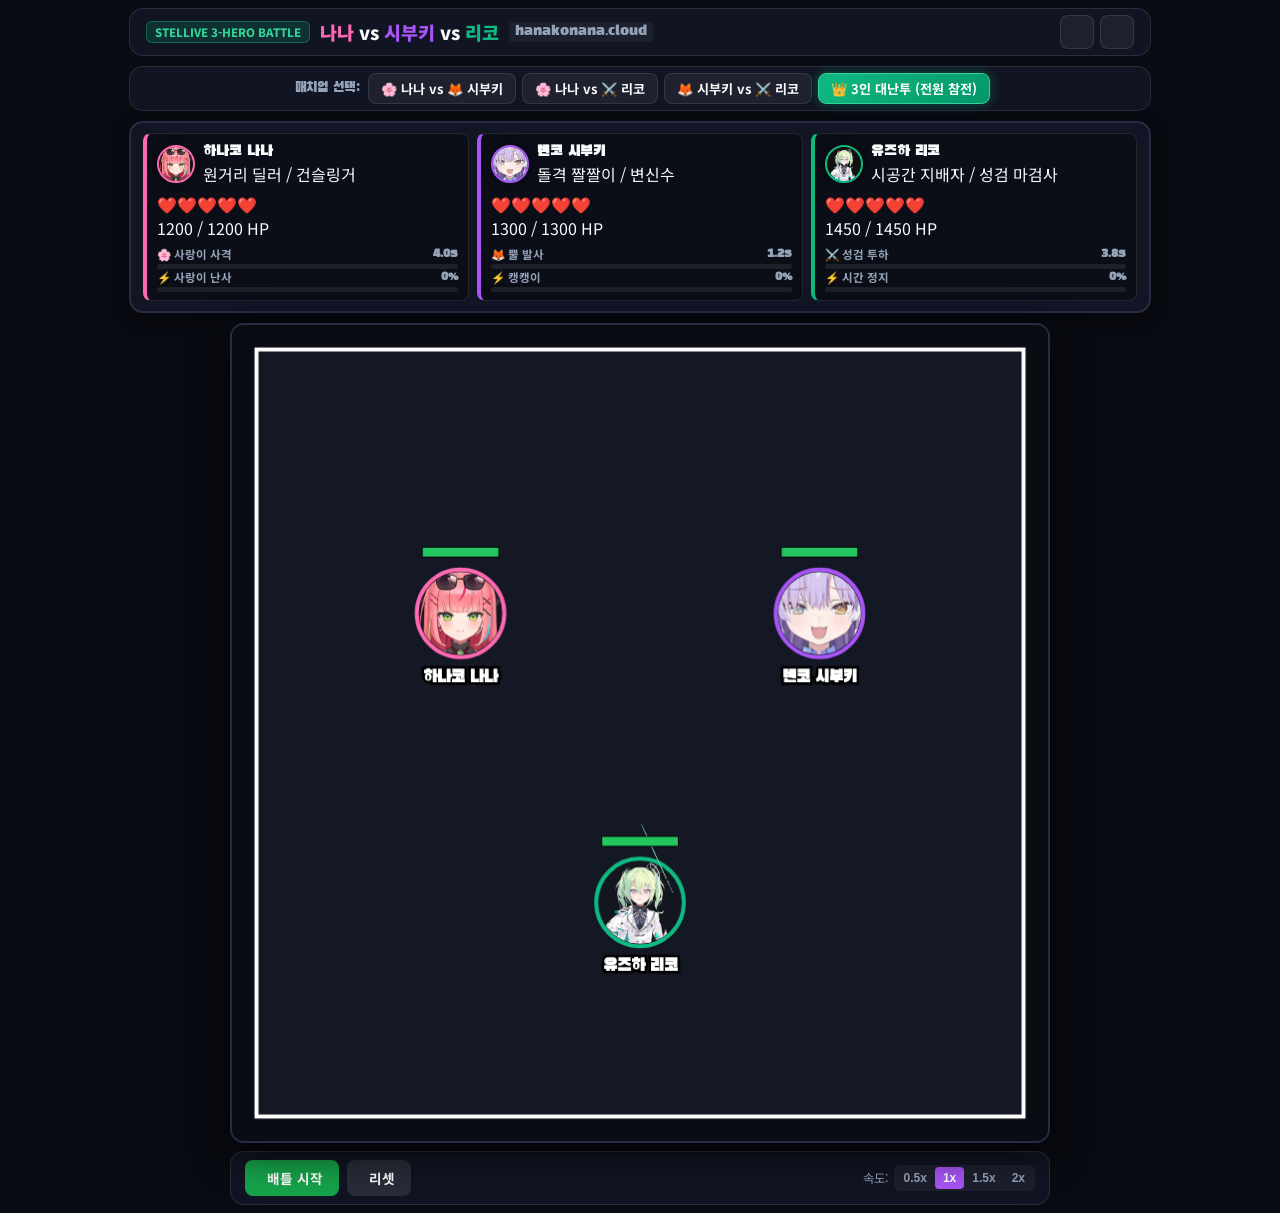
==== commit 863ea0ea: "Fix all text encoding bugs to clean UTF-8, fix particle method exception in physics.js, ensure 100% " ====
--- a/index.html
+++ b/index.html
@@ -1,4 +1,4 @@
-﻿<!DOCTYPE html>
+<!DOCTYPE html>
 <html lang="ko">
 <head>
   <meta charset="UTF-8">
@@ -26,7 +26,7 @@
       </div>
 
       <div class="header-controls">
-        <button id="btn-sound" class="icon-btn" title="사운드 온/오프">
+        <button id="btn-sound" class="icon-btn" title="사운드 켜기/끄기">
           <i data-lucide="volume-2"></i>
         </button>
         <button id="btn-fullscreen" class="icon-btn" title="전체화면">
@@ -37,12 +37,12 @@
 
     <!-- Matchup Mode Selector -->
     <div class="mode-selector-bar">
-      <span class="mode-label"><i data-lucide="swords"></i> 대전 모드:</span>
+      <span class="mode-label"><i data-lucide="swords"></i> 매치업 선택:</span>
       <div class="mode-btn-group">
         <button class="mode-btn" data-mode="nana-vs-shibuki">🌸 나나 vs 🦊 시부키</button>
         <button class="mode-btn" data-mode="nana-vs-riko">🌸 나나 vs ⚔️ 리코</button>
         <button class="mode-btn" data-mode="shibuki-vs-riko">🦊 시부키 vs ⚔️ 리코</button>
-        <button class="mode-btn active" data-mode="all-3-way">🔥 3인 대난투 (전원 참가)</button>
+        <button class="mode-btn active" data-mode="all-3-way">👑 3인 대난투 (전원 참전)</button>
       </div>
     </div>
 
@@ -53,7 +53,7 @@
 
     <!-- Main Workspace (Centered Giant Arena) -->
     <main class="main-layout-reels">
-      <!-- Center: Giant 820px Arena & Controls -->
+      <!-- Center: Giant Arena & Controls -->
       <section class="arena-section">
         <div class="canvas-wrapper" id="canvas-wrapper">
           <canvas id="battle-canvas"></canvas>
@@ -66,8 +66,8 @@
               </div>
               <div class="cutin-text-group">
                 <span class="cutin-sub" id="cutin-fighter-name">하나코 나나</span>
-                <h2 class="cutin-title" id="cutin-skill-name">사랑이 난사!</h2>
-                <p class="cutin-desc" id="cutin-skill-desc">기관총처럼 16연발 탄환을 [뚜루루룰루~] 쏟아붓습니다!</p>
+                <h2 class="cutin-title" id="cutin-skill-name">궁극기 발동!</h2>
+                <p class="cutin-desc" id="cutin-skill-desc">스킬 설명</p>
               </div>
             </div>
           </div>
@@ -81,7 +81,7 @@
               <h2 id="winner-name" class="winner-name">유즈하 리코 승리!</h2>
               <div class="winner-actions">
                 <button id="btn-rematch" class="btn btn-primary btn-lg">
-                  <i data-lucide="rotate-ccw"></i> 다시 시작
+                  <i data-lucide="rotate-ccw"></i> 다시 대결
                 </button>
               </div>
             </div>
@@ -131,4 +131,4 @@
     });
   </script>
 </body>
-</html>
+</html>
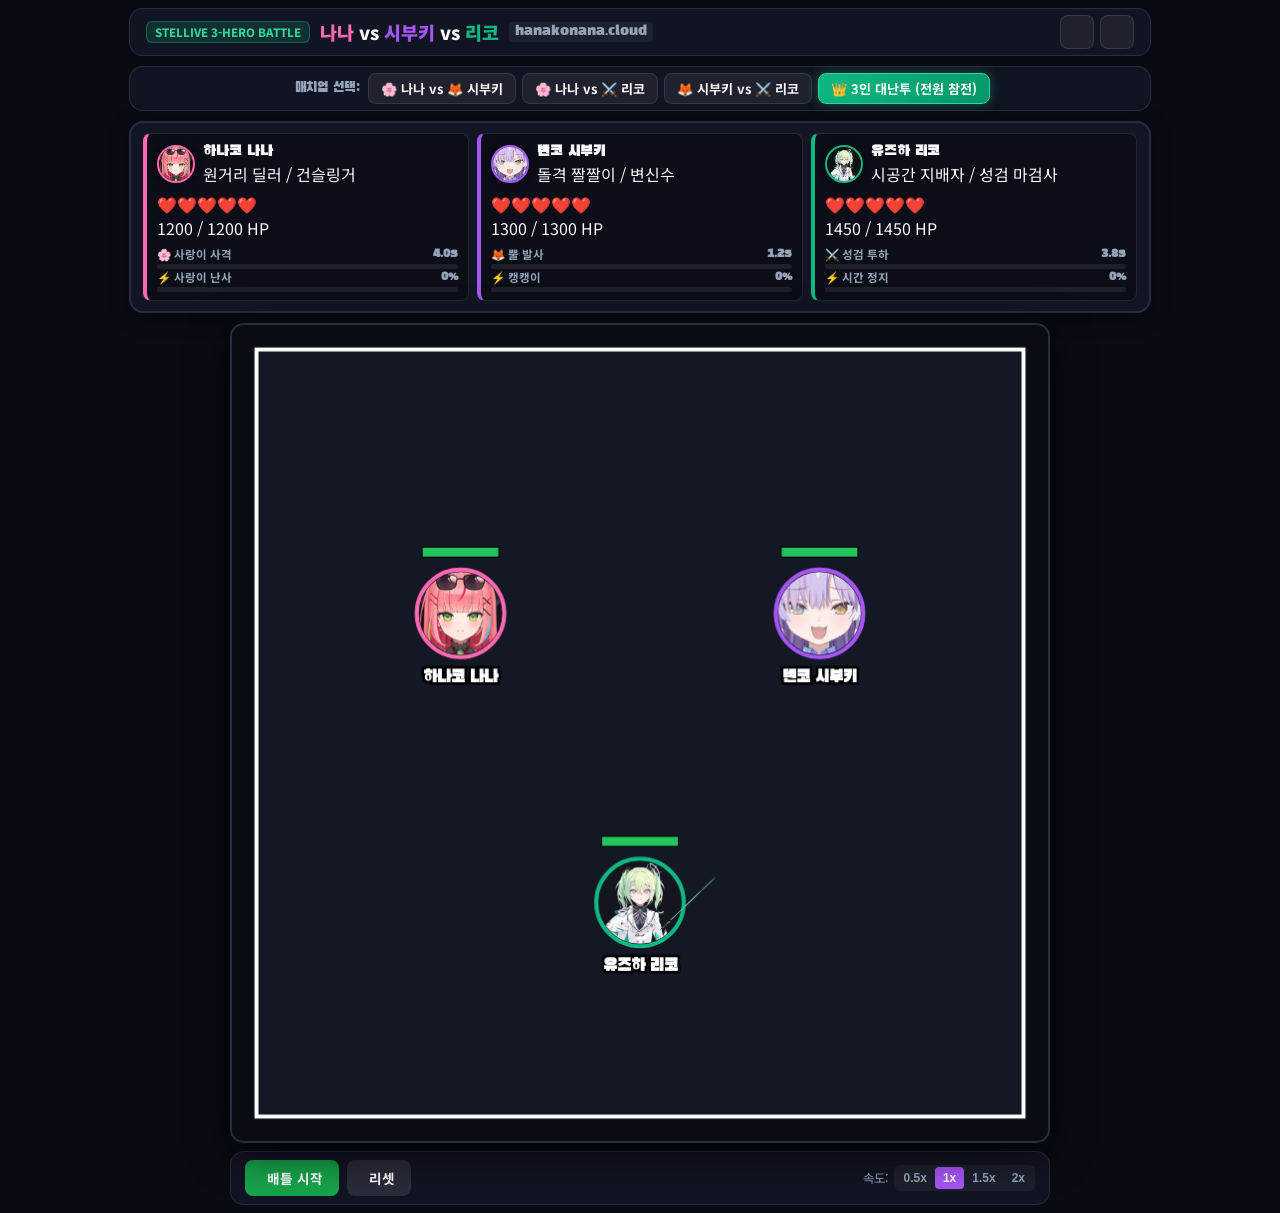
==== commit 4945a1a4: "Fix critical bug where particles.update was missing causing residual texts/circles to stay forever, " ====
--- a/index.html
+++ b/index.html
@@ -5,7 +5,6 @@
   <meta name="viewport" content="width=device-width, initial-scale=1.0, maximum-scale=1.0, user-scalable=no">
   <title>스텔라이브 배틀: 나나 vs 시부키 vs 리코 - hanakonana.cloud</title>
   <link rel="stylesheet" href="css/style.css">
-  <!-- Lucide Icons -->
   <script src="https://unpkg.com/lucide@latest"></script>
   <link rel="preconnect" href="https://fonts.googleapis.com">
   <link rel="preconnect" href="https://fonts.gstatic.com" crossorigin>
@@ -53,7 +52,6 @@
 
     <!-- Main Workspace (Centered Giant Arena) -->
     <main class="main-layout-reels">
-      <!-- Center: Giant Arena & Controls -->
       <section class="arena-section">
         <div class="canvas-wrapper" id="canvas-wrapper">
           <canvas id="battle-canvas"></canvas>
